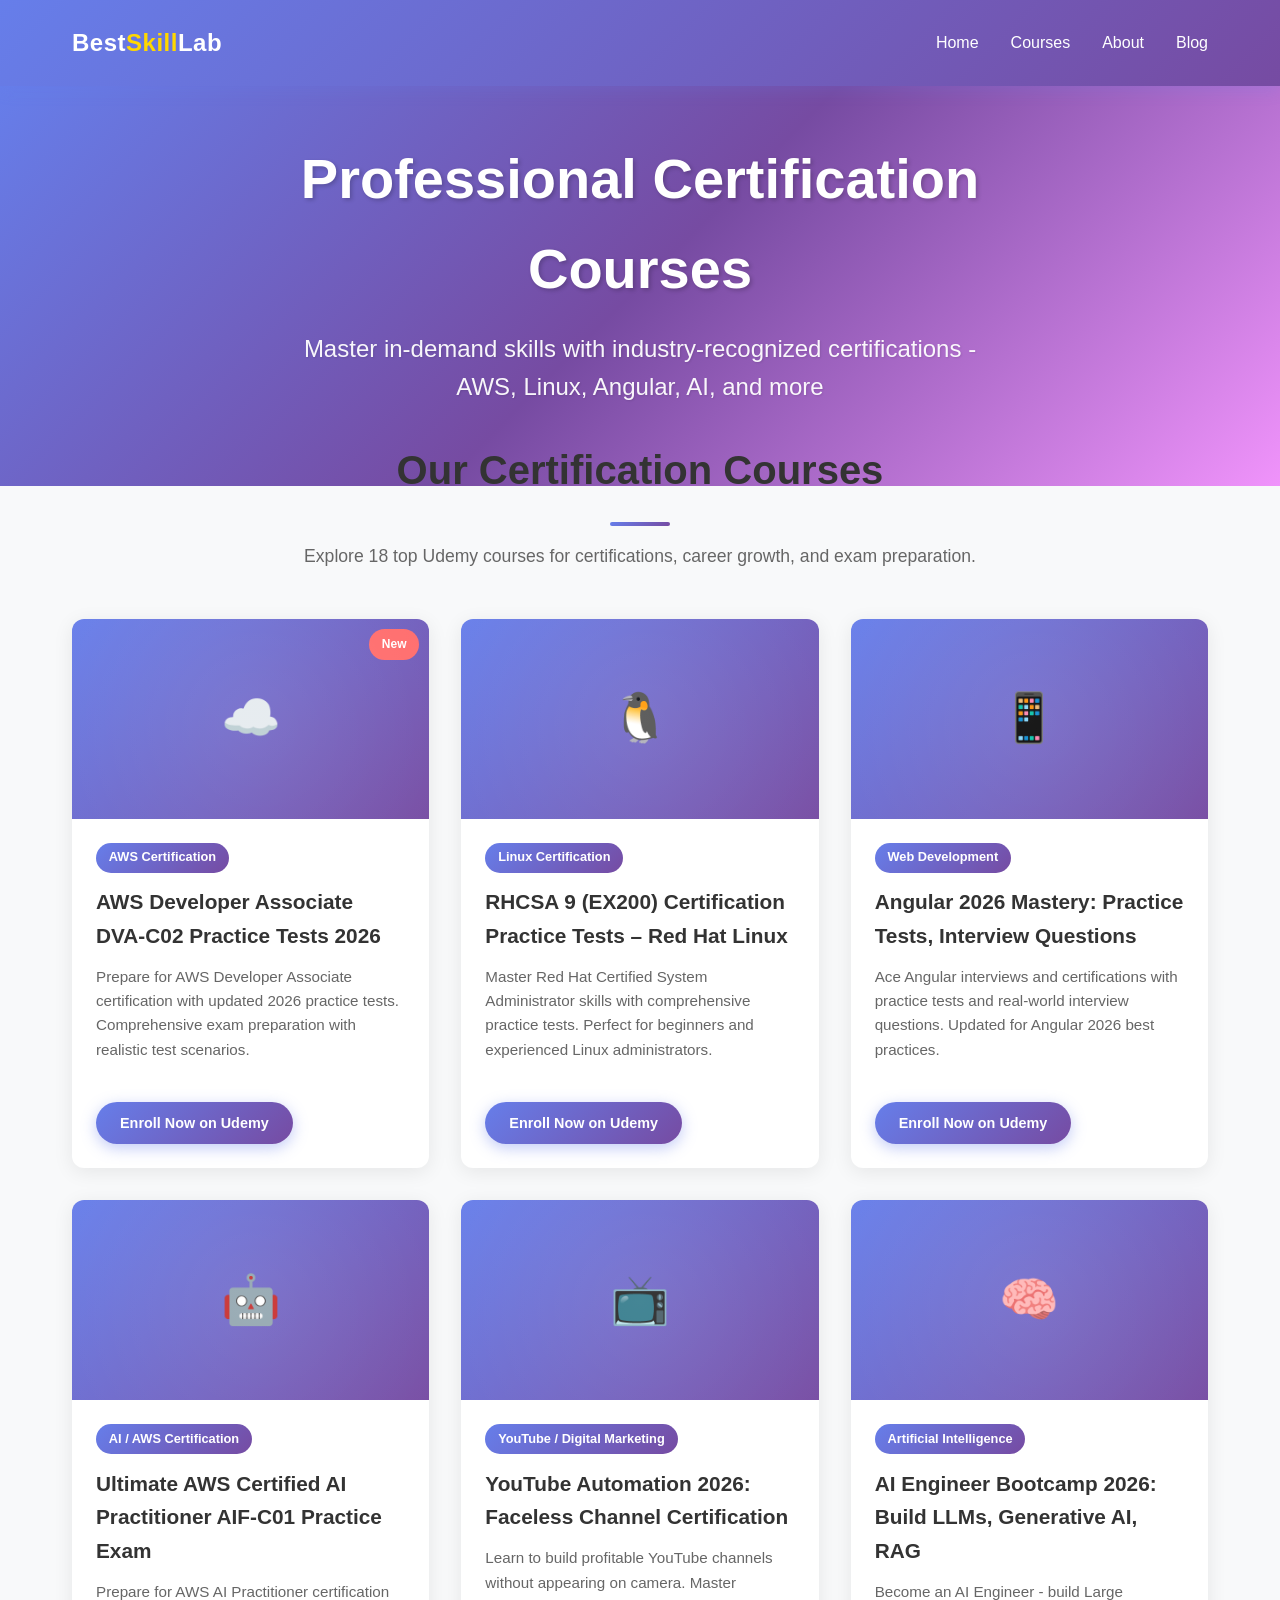
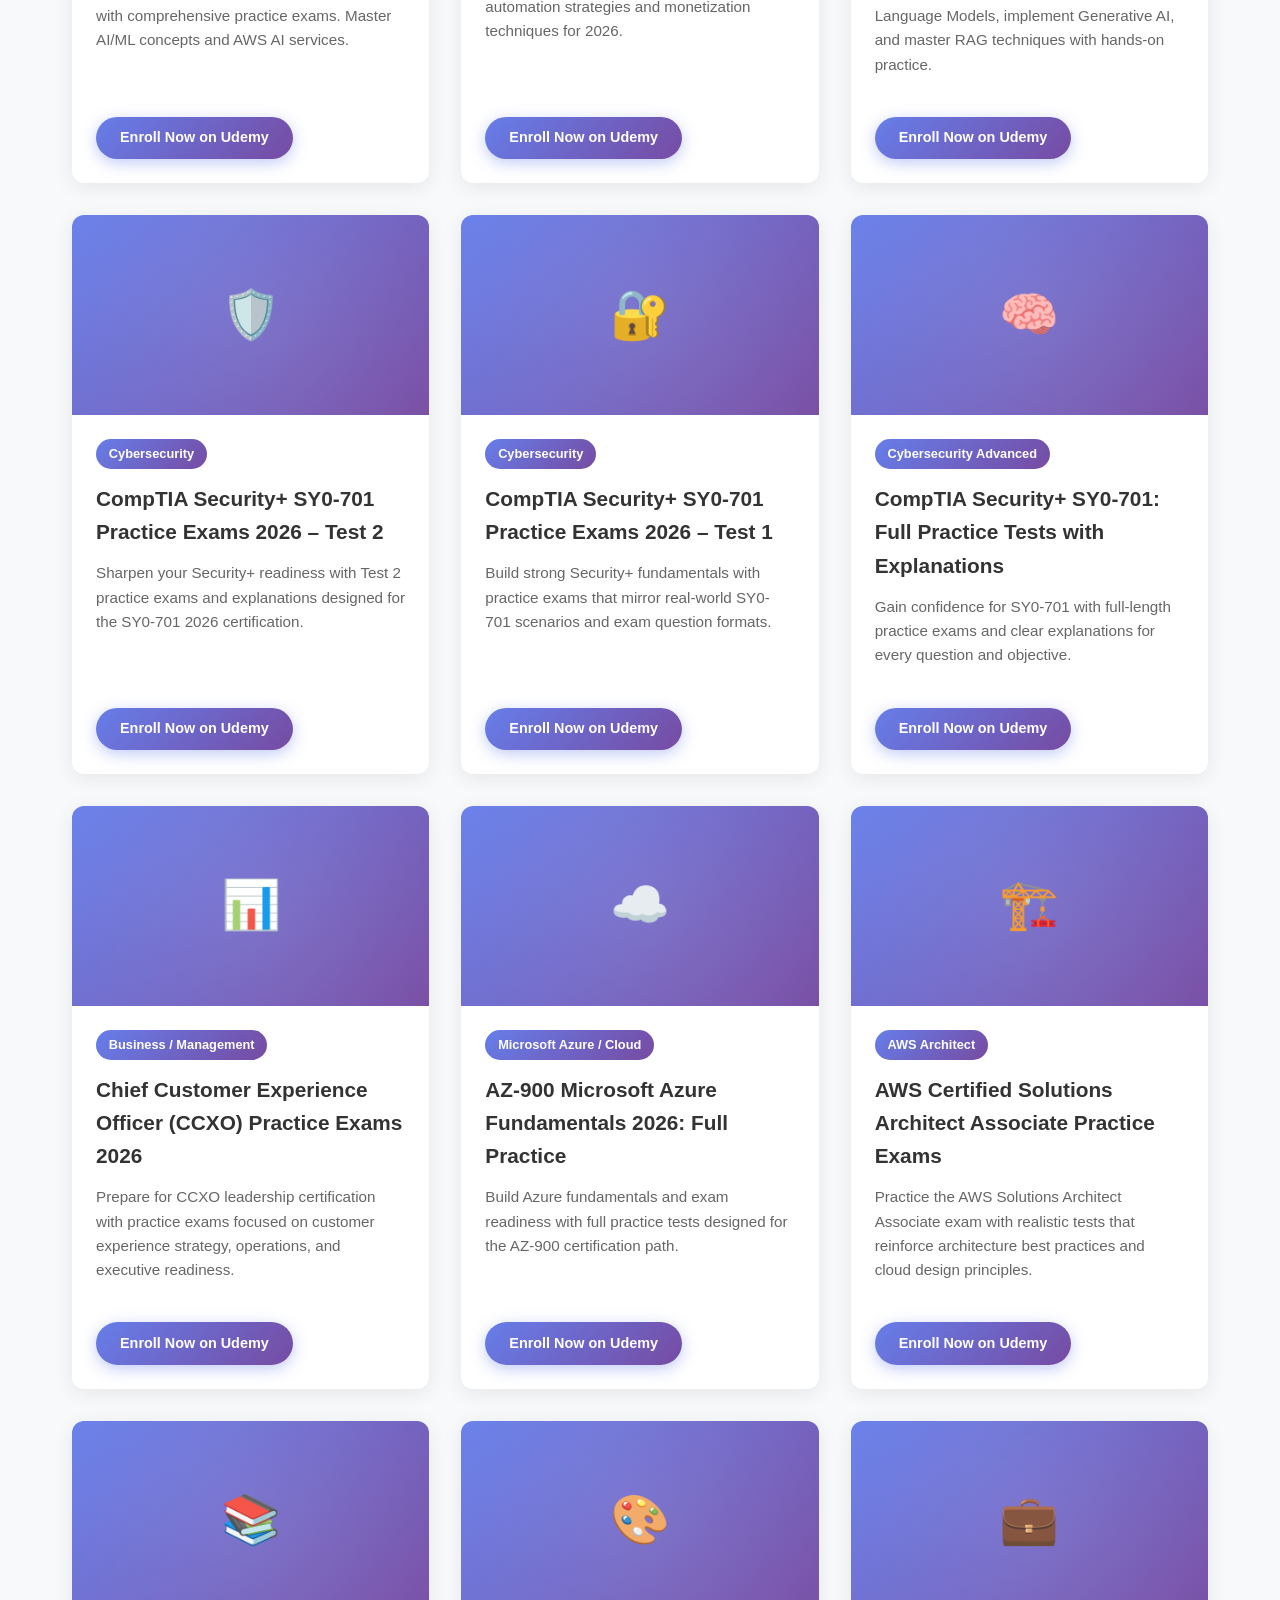
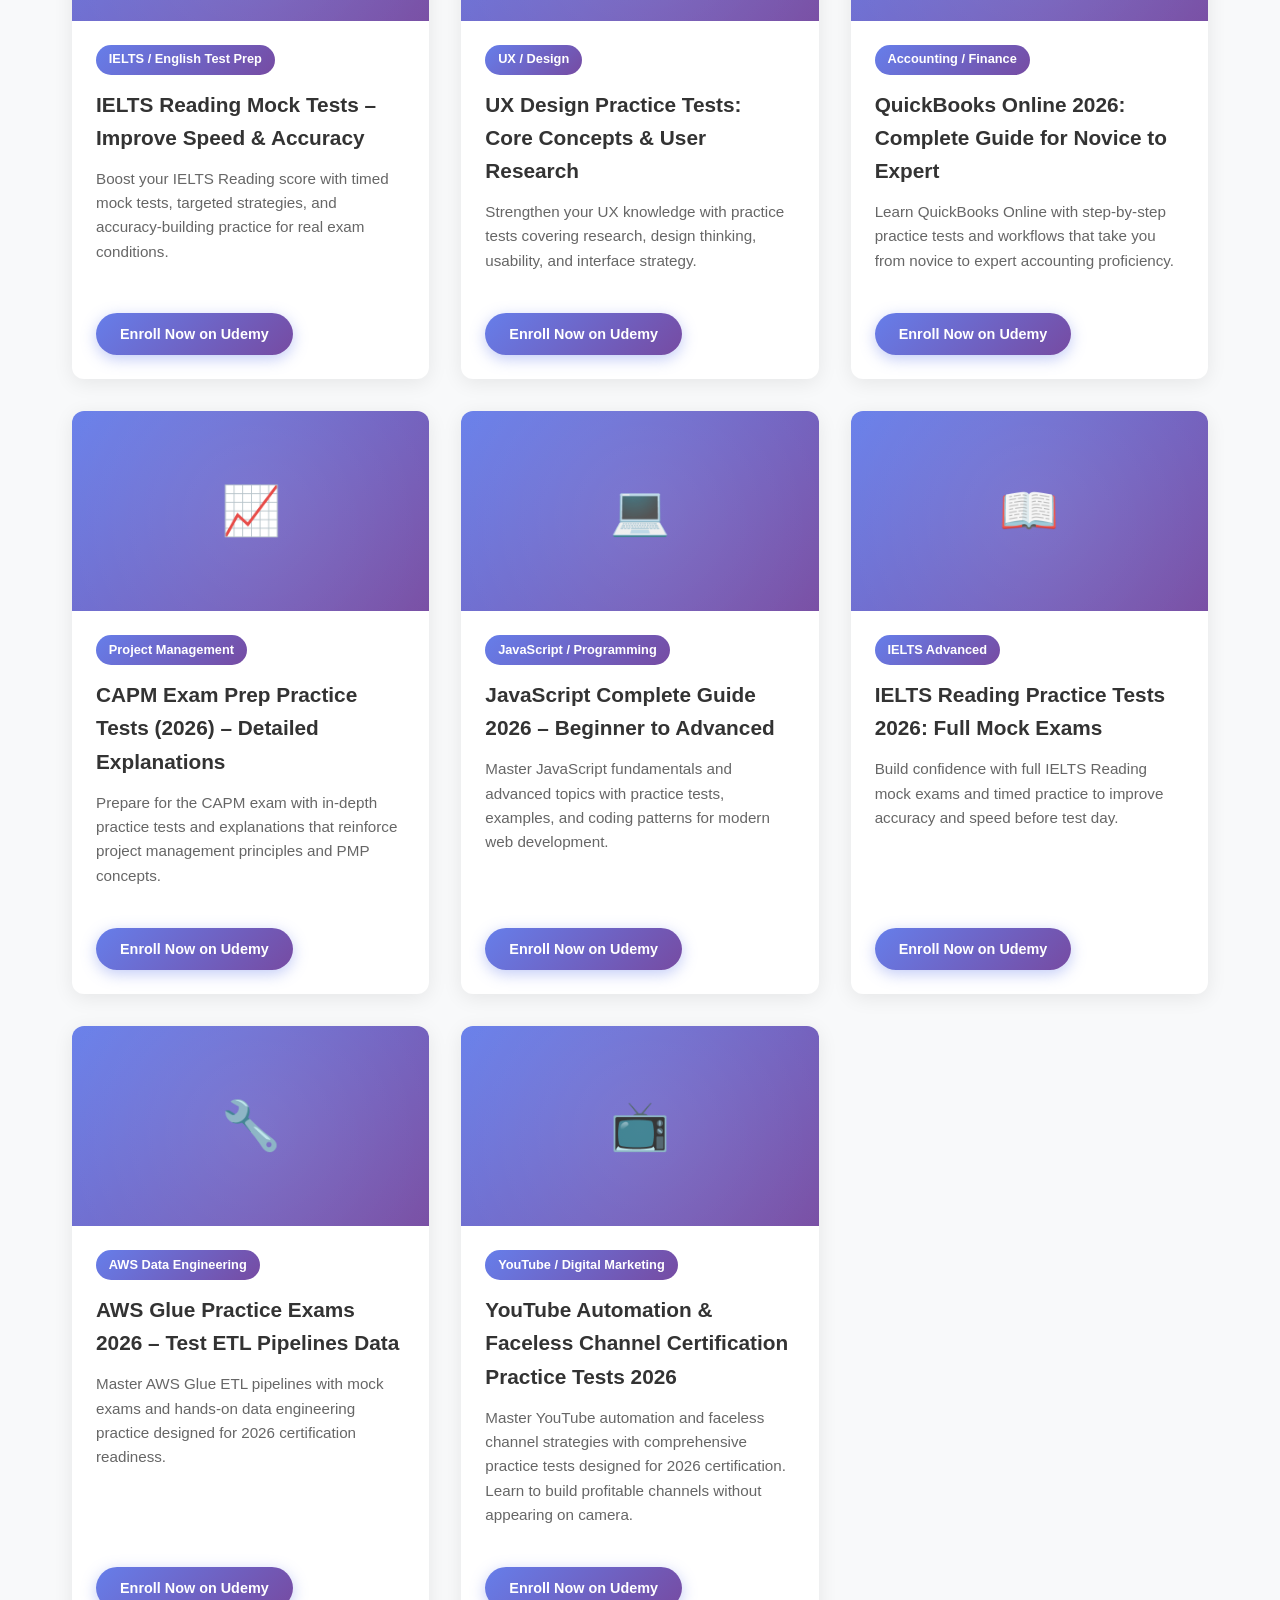
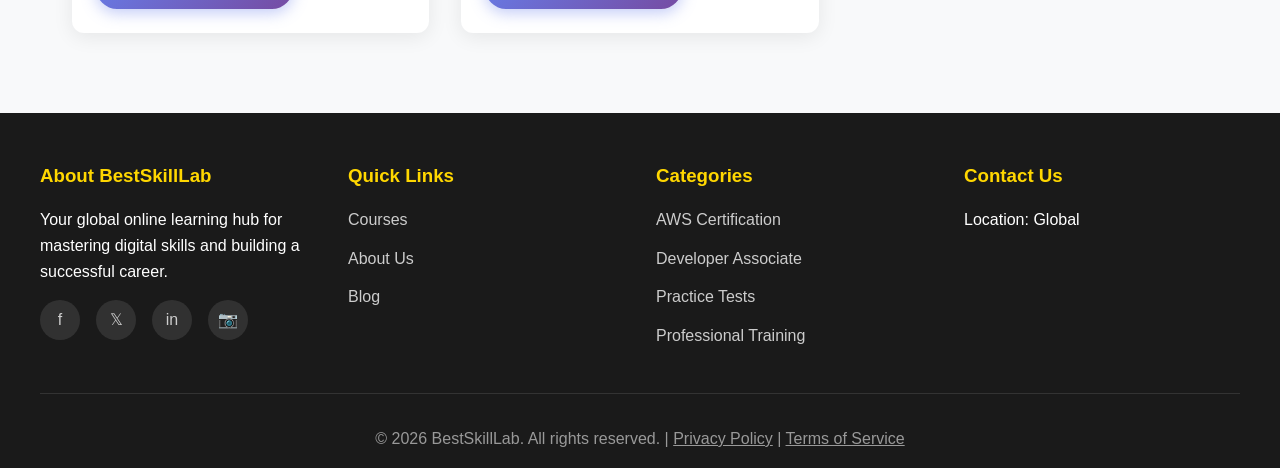
==== courses.html @ 8f1d8bca "Initial commit via Netlify [skip ci]" ====
<!DOCTYPE html>
<html lang="en">
<head>
    <meta charset="UTF-8">
    <meta name="viewport" content="width=device-width, initial-scale=1.0">
    <meta name="description" content="Explore our certification courses: AWS, AWS Glue, Red Hat Linux, Angular, AI Practitioner, YouTube Automation, Faceless Channel, and AI Engineer Bootcamp. Enroll now on Udemy through BestSkillLab.">
    <meta name="keywords" content="AWS certification, AWS Glue, ETL pipelines, data engineering, Red Hat Linux, Angular courses, AI certification, YouTube automation, faceless channel, certification practice tests, AI engineer, online courses, practice tests">
    <meta name="author" content="BestSkillLab">
    <meta property="og:title" content="Courses - BestSkillLab | Certification & Career Training">
    <meta property="og:description" content="Explore 18 top Udemy courses for certifications and career skills in cloud, security, AI, business, design, and exam prep.">
    <title>Courses - BestSkillLab | Certification Training 2026</title>
    <link rel="stylesheet" href="css/styles.css">
</head>
<body>
    <!-- HEADER & NAVBAR -->
    <header>
        <nav>
            <a href="index.html" class="logo">Best<span>Skill</span>Lab</a>
            <ul class="nav-menu">
                <li><a href="index.html">Home</a></li>
                <li><a href="courses.html">Courses</a></li>
                <li><a href="about.html">About</a></li>
                <li><a href="blog.html">Blog</a></li>
            </ul>
            <div class="hamburger">
                <span></span>
                <span></span>
                <span></span>
            </div>
        </nav>
    </header>

    <!-- HERO SECTION -->
    <section class="hero" style="min-height: 300px; padding: 3rem 2rem;">
        <div class="hero-content">
            <h1>Professional Certification Courses</h1>
            <p>Master in-demand skills with industry-recognized certifications - AWS, Linux, Angular, AI, and more</p>
        </div>
    </section>

    <!-- COURSES PAGE CONTENT -->
    <section class="featured-section">
        <h2 class="section-title">Our Certification Courses</h2>
        <p class="section-subtitle">Explore 18 top Udemy courses for certifications, career growth, and exam preparation.</p>

        <!-- COURSES GRID -->
        <div class="courses-grid" id="coursesGrid">
            <!-- COURSE 1: AWS Developer Associate -->
            <div class="course-card" data-category="aws">
                <div class="course-image" style="position: relative;">
                    ☁️
                    <div style="position: absolute; top: 10px; right: 10px; background: #FF6B6B; color: white; padding: 0.4rem 0.8rem; border-radius: 20px; font-size: 0.75rem; font-weight: bold;">New</div>
                </div>
                <div class="course-content">
                    <span class="course-category">AWS Certification</span>
                    <h3>AWS Developer Associate DVA-C02 Practice Tests 2026</h3>
                    <p>Prepare for AWS Developer Associate certification with updated 2026 practice tests. Comprehensive exam preparation with realistic test scenarios.</p>
                </div>
                <div style="padding: 1.5rem; padding-top: 0;">
                    <a href="https://www.udemy.com/course/aws-developer-associate-dva-c02-practice-tests-2026/?referralCode=02E9704B56ACBCB87551" class="btn btn-primary" target="_blank">Enroll Now on Udemy</a>
                </div>
            </div>

            <!-- COURSE 2: RHCSA 9 Linux -->
            <div class="course-card" data-category="linux">
                <div class="course-image">
                    🐧
                </div>
                <div class="course-content">
                    <span class="course-category">Linux Certification</span>
                    <h3>RHCSA 9 (EX200) Certification Practice Tests – Red Hat Linux</h3>
                    <p>Master Red Hat Certified System Administrator skills with comprehensive practice tests. Perfect for beginners and experienced Linux administrators.</p>
                </div>
                <div style="padding: 1.5rem; padding-top: 0;">
                    <a href="https://www.udemy.com/course/rhcsa-9-ex200-certification-practice-tests-red-hat-linux/?referralCode=9345F68925223862DB35" class="btn btn-primary" target="_blank">Enroll Now on Udemy</a>
                </div>
            </div>

            <!-- COURSE 3: Angular 2026 -->
            <div class="course-card" data-category="web">
                <div class="course-image">
                    📱
                </div>
                <div class="course-content">
                    <span class="course-category">Web Development</span>
                    <h3>Angular 2026 Mastery: Practice Tests, Interview Questions</h3>
                    <p>Ace Angular interviews and certifications with practice tests and real-world interview questions. Updated for Angular 2026 best practices.</p>
                </div>
                <div style="padding: 1.5rem; padding-top: 0;">
                    <a href="https://www.udemy.com/course/angular-2026-mastery-practice-tests-interview-questions/?referralCode=6864885036102AD4EAE7" class="btn btn-primary" target="_blank">Enroll Now on Udemy</a>
                </div>
            </div>

            <!-- COURSE 4: AWS Certified AI Practitioner -->
            <div class="course-card" data-category="ai">
                <div class="course-image">
                    🤖
                </div>
                <div class="course-content">
                    <span class="course-category">AI / AWS Certification</span>
                    <h3>Ultimate AWS Certified AI Practitioner AIF-C01 Practice Exam</h3>
                    <p>Prepare for AWS AI Practitioner certification with comprehensive practice exams. Master AI/ML concepts and AWS AI services.</p>
                </div>
                <div style="padding: 1.5rem; padding-top: 0;">
                    <a href="https://www.udemy.com/course/ultimate-aws-certified-ai-practitioner-aif-c01-practice-exam/?referralCode=D277703FC21CF8B47930" class="btn btn-primary" target="_blank">Enroll Now on Udemy</a>
                </div>
            </div>

            <!-- COURSE 5: YouTube Automation -->
            <div class="course-card" data-category="marketing">
                <div class="course-image">
                    📺
                </div>
                <div class="course-content">
                    <span class="course-category">YouTube / Digital Marketing</span>
                    <h3>YouTube Automation 2026: Faceless Channel Certification</h3>
                    <p>Learn to build profitable YouTube channels without appearing on camera. Master automation strategies and monetization techniques for 2026.</p>
                </div>
                <div style="padding: 1.5rem; padding-top: 0;">
                    <a href="https://www.udemy.com/course/youtube-automation-practice-tests-faceless-channel/?referralCode=90C90F2ACFC2E52E2F53" class="btn btn-primary" target="_blank">Enroll Now on Udemy</a>
                </div>
            </div>

            <!-- COURSE 6: AI Engineer Bootcamp -->
            <div class="course-card" data-category="ai">
                <div class="course-image">
                    🧠
                </div>
                <div class="course-content">
                    <span class="course-category">Artificial Intelligence</span>
                    <h3>AI Engineer Bootcamp 2026: Build LLMs, Generative AI, RAG</h3>
                    <p>Become an AI Engineer - build Large Language Models, implement Generative AI, and master RAG techniques with hands-on practice.</p>
                </div>
                <div style="padding: 1.5rem; padding-top: 0;">
                    <a href="https://www.udemy.com/course/ai-engineer-bootcamp-2026-build-llms-generative-ai-rag/?referralCode=DB1D7BDB4266FEE619A5" class="btn btn-primary" target="_blank">Enroll Now on Udemy</a>
                </div>
            </div>

            <!-- COURSE 7: Security+ Test 2 -->
            <div class="course-card" data-category="security">
                <div class="course-image">
                    🛡️
                </div>
                <div class="course-content">
                    <span class="course-category">Cybersecurity</span>
                    <h3>CompTIA Security+ SY0-701 Practice Exams 2026 – Test 2</h3>
                    <p>Sharpen your Security+ readiness with Test 2 practice exams and explanations designed for the SY0-701 2026 certification.</p>
                </div>
                <div style="padding: 1.5rem; padding-top: 0;">
                    <a href="https://www.udemy.com/course/comptia-security-sy0-701-practice-exams-2026-test-2/?referralCode=A9AB4D11C02CD01B177D" class="btn btn-primary" target="_blank">Enroll Now on Udemy</a>
                </div>
            </div>

            <!-- COURSE 8: Security+ Test 1 -->
            <div class="course-card" data-category="security">
                <div class="course-image">
                    🔐
                </div>
                <div class="course-content">
                    <span class="course-category">Cybersecurity</span>
                    <h3>CompTIA Security+ SY0-701 Practice Exams 2026 – Test 1</h3>
                    <p>Build strong Security+ fundamentals with practice exams that mirror real-world SY0-701 scenarios and exam question formats.</p>
                </div>
                <div style="padding: 1.5rem; padding-top: 0;">
                    <a href="https://www.udemy.com/course/comptia-security-sy0-701-practice-exams-2026-test-1/?referralCode=746CB76F33BCE77CCB7C" class="btn btn-primary" target="_blank">Enroll Now on Udemy</a>
                </div>
            </div>

            <!-- COURSE 9: Security+ Full Practice -->
            <div class="course-card" data-category="security">
                <div class="course-image">
                    🧠
                </div>
                <div class="course-content">
                    <span class="course-category">Cybersecurity Advanced</span>
                    <h3>CompTIA Security+ SY0-701: Full Practice Tests with Explanations</h3>
                    <p>Gain confidence for SY0-701 with full-length practice exams and clear explanations for every question and objective.</p>
                </div>
                <div style="padding: 1.5rem; padding-top: 0;">
                    <a href="https://www.udemy.com/course/comptia-security-sy0-701-full-practice-tests-with-explan/?referralCode=479435C9BB2B04D5C29C" class="btn btn-primary" target="_blank">Enroll Now on Udemy</a>
                </div>
            </div>

            <!-- COURSE 10: CCXO Practice Exams -->
            <div class="course-card" data-category="business">
                <div class="course-image">
                    📊
                </div>
                <div class="course-content">
                    <span class="course-category">Business / Management</span>
                    <h3>Chief Customer Experience Officer (CCXO) Practice Exams 2026</h3>
                    <p>Prepare for CCXO leadership certification with practice exams focused on customer experience strategy, operations, and executive readiness.</p>
                </div>
                <div style="padding: 1.5rem; padding-top: 0;">
                    <a href="https://www.udemy.com/course/chief-customer-experience-officer-ccxo-practice-exams-2026/?referralCode=603E13F39146A772CB36" class="btn btn-primary" target="_blank">Enroll Now on Udemy</a>
                </div>
            </div>

            <!-- COURSE 11: AZ-900 Azure Fundamentals -->
            <div class="course-card" data-category="cloud">
                <div class="course-image">
                    ☁️
                </div>
                <div class="course-content">
                    <span class="course-category">Microsoft Azure / Cloud</span>
                    <h3>AZ-900 Microsoft Azure Fundamentals 2026: Full Practice</h3>
                    <p>Build Azure fundamentals and exam readiness with full practice tests designed for the AZ-900 certification path.</p>
                </div>
                <div style="padding: 1.5rem; padding-top: 0;">
                    <a href="https://www.udemy.com/course/az-900-microsoft-azure-fundamentals-practice-tests-2026-h/?referralCode=8CECEA14CD66A6F83300" class="btn btn-primary" target="_blank">Enroll Now on Udemy</a>
                </div>
            </div>

            <!-- COURSE 12: AWS Solutions Architect -->
            <div class="course-card" data-category="aws">
                <div class="course-image">
                    🏗️
                </div>
                <div class="course-content">
                    <span class="course-category">AWS Architect</span>
                    <h3>AWS Certified Solutions Architect Associate Practice Exams</h3>
                    <p>Practice the AWS Solutions Architect Associate exam with realistic tests that reinforce architecture best practices and cloud design principles.</p>
                </div>
                <div style="padding: 1.5rem; padding-top: 0;">
                    <a href="https://www.udemy.com/course/aws-certified-solutions-architect-associate-practice-exams-wv/?referralCode=CB2F4E77470CC507E253" class="btn btn-primary" target="_blank">Enroll Now on Udemy</a>
                </div>
            </div>

            <!-- COURSE 13: IELTS Reading Mock Tests -->
            <div class="course-card" data-category="ielts">
                <div class="course-image">
                    📚
                </div>
                <div class="course-content">
                    <span class="course-category">IELTS / English Test Prep</span>
                    <h3>IELTS Reading Mock Tests – Improve Speed & Accuracy</h3>
                    <p>Boost your IELTS Reading score with timed mock tests, targeted strategies, and accuracy-building practice for real exam conditions.</p>
                </div>
                <div style="padding: 1.5rem; padding-top: 0;">
                    <a href="https://www.udemy.com/course/ielts-reading-mock-tests-improve-speed-accuracy/?referralCode=54989E9B137CA2F63920" class="btn btn-primary" target="_blank">Enroll Now on Udemy</a>
                </div>
            </div>

            <!-- COURSE 14: UX Design Practice Tests -->
            <div class="course-card" data-category="design">
                <div class="course-image">
                    🎨
                </div>
                <div class="course-content">
                    <span class="course-category">UX / Design</span>
                    <h3>UX Design Practice Tests: Core Concepts & User Research</h3>
                    <p>Strengthen your UX knowledge with practice tests covering research, design thinking, usability, and interface strategy.</p>
                </div>
                <div style="padding: 1.5rem; padding-top: 0;">
                    <a href="https://www.udemy.com/course/ux-design-practice-tests-core-concepts-user-research/?referralCode=F209DB270F83CAE93189" class="btn btn-primary" target="_blank">Enroll Now on Udemy</a>
                </div>
            </div>

            <!-- COURSE 15: QuickBooks Online -->
            <div class="course-card" data-category="finance">
                <div class="course-image">
                    💼
                </div>
                <div class="course-content">
                    <span class="course-category">Accounting / Finance</span>
                    <h3>QuickBooks Online 2026: Complete Guide for Novice to Expert</h3>
                    <p>Learn QuickBooks Online with step-by-step practice tests and workflows that take you from novice to expert accounting proficiency.</p>
                </div>
                <div style="padding: 1.5rem; padding-top: 0;">
                    <a href="https://www.udemy.com/course/quickbooks-exam-success-kit-practice-tests-2026/?referralCode=1CCE5BD8A5DE6B65F6E7" class="btn btn-primary" target="_blank">Enroll Now on Udemy</a>
                </div>
            </div>

            <!-- COURSE 16: CAPM Exam Prep -->
            <div class="course-card" data-category="management">
                <div class="course-image">
                    📈
                </div>
                <div class="course-content">
                    <span class="course-category">Project Management</span>
                    <h3>CAPM Exam Prep Practice Tests (2026) – Detailed Explanations</h3>
                    <p>Prepare for the CAPM exam with in-depth practice tests and explanations that reinforce project management principles and PMP concepts.</p>
                </div>
                <div style="padding: 1.5rem; padding-top: 0;">
                    <a href="https://www.udemy.com/course/capm-exam-prep-practice-tests-2026-detailed-explanations/?referralCode=3E1CD448502137F89AC5" class="btn btn-primary" target="_blank">Enroll Now on Udemy</a>
                </div>
            </div>

            <!-- COURSE 17: JavaScript Complete Guide -->
            <div class="course-card" data-category="programming">
                <div class="course-image">
                    💻
                </div>
                <div class="course-content">
                    <span class="course-category">JavaScript / Programming</span>
                    <h3>JavaScript Complete Guide 2026 – Beginner to Advanced</h3>
                    <p>Master JavaScript fundamentals and advanced topics with practice tests, examples, and coding patterns for modern web development.</p>
                </div>
                <div style="padding: 1.5rem; padding-top: 0;">
                    <a href="https://www.udemy.com/course/advanced-javascript-practice-tests-closures-hoisting/?referralCode=B032B4E25251EF315DA5" class="btn btn-primary" target="_blank">Enroll Now on Udemy</a>
                </div>
            </div>

            <!-- COURSE 18: IELTS Reading Practice Tests -->
            <div class="course-card" data-category="ielts">
                <div class="course-image">
                    📖
                </div>
                <div class="course-content">
                    <span class="course-category">IELTS Advanced</span>
                    <h3>IELTS Reading Practice Tests 2026: Full Mock Exams</h3>
                    <p>Build confidence with full IELTS Reading mock exams and timed practice to improve accuracy and speed before test day.</p>
                </div>
                <div style="padding: 1.5rem; padding-top: 0;">
                    <a href="https://www.udemy.com/course/ielts-reading-practice-tests-2026-full-mock-exams/?referralCode=DE711BF00E7CB566C22F" class="btn btn-primary" target="_blank">Enroll Now on Udemy</a>
                </div>
            </div>

            <!-- COURSE 19: AWS Glue Practice Exams -->
            <div class="course-card" data-category="aws">
                <div class="course-image">
                    🔧
                </div>
                <div class="course-content">
                    <span class="course-category">AWS Data Engineering</span>
                    <h3>AWS Glue Practice Exams 2026 – Test ETL Pipelines Data</h3>
                    <p>Master AWS Glue ETL pipelines with mock exams and hands-on data engineering practice designed for 2026 certification readiness.</p>
                </div>
                <div style="padding: 1.5rem; padding-top: 0;">
                    <a href="https://www.udemy.com/course/aws-glue-etl-for-beginners-data-engineering-basics-mock-exam/?referralCode=93CD29257CDBD0D7DA4C" class="btn btn-primary" target="_blank">Enroll Now on Udemy</a>
                </div>
            </div>

            <!-- COURSE 20: YouTube Automation & Faceless Channel Exam Prep -->
            <div class="course-card" data-category="marketing">
                <div class="course-image">
                    📺
                </div>
                <div class="course-content">
                    <span class="course-category">YouTube / Digital Marketing</span>
                    <h3>YouTube Automation & Faceless Channel Certification Practice Tests 2026</h3>
                    <p>Master YouTube automation and faceless channel strategies with comprehensive practice tests designed for 2026 certification. Learn to build profitable channels without appearing on camera.</p>
                </div>
                <div style="padding: 1.5rem; padding-top: 0;">
                    <a href="https://www.udemy.com/course/youtube-automation-certification-practice-tests-2026/?referralCode=37208D21639DB499FC40" class="btn btn-primary" target="_blank">Enroll Now on Udemy</a>
                </div>
            </div>
        </div>
    </section>

    <!-- FOOTER -->
    <footer>
        <div class="footer-container">
            <div class="footer-grid">
                <div class="footer-section">
                    <h3>About BestSkillLab</h3>
                    <p>Your global online learning hub for mastering digital skills and building a successful career.</p>
                    <div class="social-links">
                        <a href="#" title="Facebook">f</a>
                        <a href="#" title="Twitter">𝕏</a>
                        <a href="#" title="LinkedIn">in</a>
                        <a href="#" title="Instagram">📷</a>
                    </div>
                </div>
                <div class="footer-section">
                    <h3>Quick Links</h3>
                    <ul>
                        <li><a href="courses.html">Courses</a></li>
                        <li><a href="about.html">About Us</a></li>
                        <li><a href="blog.html">Blog</a></li>
                    </ul>
                </div>
                <div class="footer-section">
                    <h3>Categories</h3>
                    <ul>
                        <li><a href="courses.html">AWS Certification</a></li>
                        <li><a href="courses.html">Developer Associate</a></li>
                        <li><a href="courses.html">Practice Tests</a></li>
                        <li><a href="courses.html">Professional Training</a></li>
                    </ul>
                </div>
                <div class="footer-section">
                    <h3>Contact Us</h3>
                    <ul>
                        <li>Location: Global</li>
                    </ul>
                </div>
            </div>
            <div class="footer-bottom">
                <p>&copy; 2026 BestSkillLab. All rights reserved. | <a href="#" style="color: #999;">Privacy Policy</a> | <a href="#" style="color: #999;">Terms of Service</a></p>
            </div>
        </div>
    </footer>

    <script src="js/main.js"></script>
</body>
</html>
---- css/styles.css ----
/* ============================================
   BestSkillLab - Global Styles
   ============================================ */

* {
  margin: 0;
  padding: 0;
  box-sizing: border-box;
}

html {
  scroll-behavior: smooth;
}

body {
  font-family: 'Segoe UI', Tahoma, Geneva, Verdana, sans-serif;
  line-height: 1.6;
  color: #333;
  background: #f8f9fa;
}

/* ============================================
   HEADER & NAVBAR
   ============================================ */

header {
  background: linear-gradient(135deg, #667eea 0%, #764ba2 100%);
  padding: 0.5rem 0;
  position: sticky;
  top: 0;
  z-index: 1000;
  box-shadow: 0 4px 15px rgba(102, 126, 234, 0.2);
}

nav {
  display: flex;
  justify-content: space-between;
  align-items: center;
  padding: 1rem 2rem;
  max-width: 1200px;
  margin: 0 auto;
}

.logo {
  font-size: 1.5rem;
  font-weight: bold;
  color: white;
  text-decoration: none;
  letter-spacing: 0.5px;
}

.logo span {
  color: #ffd700;
}

.nav-menu {
  display: flex;
  list-style: none;
  gap: 2rem;
}

.nav-menu a {
  color: white;
  text-decoration: none;
  font-weight: 500;
  transition: all 0.3s ease;
  position: relative;
}

.nav-menu a:hover {
  color: #ffd700;
}

.nav-menu a::after {
  content: '';
  position: absolute;
  width: 0;
  height: 2px;
  bottom: -5px;
  left: 0;
  background: #ffd700;
  transition: width 0.3s ease;
}

.nav-menu a:hover::after {
  width: 100%;
}

.hamburger {
  display: none;
  flex-direction: column;
  cursor: pointer;
}

.hamburger span {
  width: 25px;
  height: 3px;
  background: white;
  margin: 5px 0;
  transition: 0.3s;
  border-radius: 2px;
}

/* Mobile Menu Toggle */
.hamburger.active span:nth-child(1) {
  transform: rotate(-45deg) translate(-5px, 6px);
}

.hamburger.active span:nth-child(2) {
  opacity: 0;
}

.hamburger.active span:nth-child(3) {
  transform: rotate(45deg) translate(-5px, -6px);
}

/* ============================================
   HERO SECTION
   ============================================ */

.hero {
  background: linear-gradient(135deg, #667eea 0%, #764ba2 50%, #f093fb 100%);
  color: white;
  padding: 6rem 2rem;
  text-align: center;
  min-height: 600px;
  display: flex;
  align-items: center;
  justify-content: center;
}

.hero-content {
  max-width: 700px;
  animation: slideInUp 1s ease-out;
}

.hero h1 {
  font-size: 3.5rem;
  margin-bottom: 1rem;
  font-weight: bold;
  text-shadow: 2px 2px 4px rgba(0, 0, 0, 0.2);
}

.hero p {
  font-size: 1.5rem;
  margin-bottom: 2rem;
  opacity: 0.95;
  text-shadow: 1px 1px 2px rgba(0, 0, 0, 0.1);
}

.hero-tagline {
  display: inline-block;
  background: rgba(255, 255, 255, 0.2);
  padding: 0.5rem 1.5rem;
  border-radius: 50px;
  font-size: 0.9rem;
  margin-bottom: 2rem;
  backdrop-filter: blur(10px);
}

/* ============================================
   BUTTONS
   ============================================ */

.btn {
  display: inline-block;
  padding: 0.875rem 2.5rem;
  border-radius: 50px;
  text-decoration: none;
  font-weight: 600;
  transition: all 0.3s ease;
  border: none;
  cursor: pointer;
  font-size: 1rem;
}

.btn-primary {
  background: linear-gradient(135deg, #667eea 0%, #764ba2 100%);
  color: white;
  box-shadow: 0 4px 15px rgba(102, 126, 234, 0.4);
}

.btn-primary:hover {
  transform: translateY(-3px);
  box-shadow: 0 8px 25px rgba(102, 126, 234, 0.6);
}

.btn-secondary {
  background: white;
  color: #667eea;
  box-shadow: 0 4px 15px rgba(0, 0, 0, 0.1);
}

.btn-secondary:hover {
  transform: translateY(-3px);
  box-shadow: 0 8px 25px rgba(0, 0, 0, 0.2);
  background: #f0f0f0;
}

.btn-outline {
  background: transparent;
  color: white;
  border: 2px solid white;
}

.btn-outline:hover {
  background: white;
  color: #667eea;
  transform: translateY(-3px);
}

/* ============================================
   FEATURED COURSES SECTION
   ============================================ */

.featured-section {
  max-width: 1200px;
  margin: -3rem auto 4rem;
  padding: 0 2rem;
  position: relative;
  z-index: 10;
}

.section-title {
  text-align: center;
  font-size: 2.5rem;
  margin-bottom: 1rem;
  color: #333;
  position: relative;
  padding-bottom: 1.5rem;
}

.section-title::after {
  content: '';
  position: absolute;
  bottom: 0;
  left: 50%;
  transform: translateX(-50%);
  width: 60px;
  height: 4px;
  background: linear-gradient(135deg, #667eea 0%, #764ba2 100%);
  border-radius: 2px;
}

.section-subtitle {
  text-align: center;
  color: #666;
  font-size: 1.1rem;
  margin-bottom: 3rem;
}

.courses-grid {
  display: grid;
  grid-template-columns: repeat(auto-fit, minmax(300px, 1fr));
  gap: 2rem;
  margin-top: 2rem;
}

/* ============================================
   COURSE CARD
   ============================================ */

.course-card {
  background: white;
  border-radius: 12px;
  overflow: hidden;
  box-shadow: 0 4px 20px rgba(0, 0, 0, 0.08);
  transition: all 0.3s ease;
  display: flex;
  flex-direction: column;
  height: 100%;
}

.course-card:hover {
  transform: translateY(-8px);
  box-shadow: 0 12px 40px rgba(102, 126, 234, 0.2);
}

.course-image {
  width: 100%;
  height: 200px;
  background: linear-gradient(135deg, #667eea 0%, #764ba2 100%);
  display: flex;
  align-items: center;
  justify-content: center;
  font-size: 3rem;
  color: white;
  position: relative;
  overflow: hidden;
}

.course-image::after {
  content: '';
  position: absolute;
  top: -50%;
  left: -50%;
  width: 200%;
  height: 200%;
  background: radial-gradient(circle, rgba(255, 255, 255, 0.1) 0%, transparent 70%);
  animation: shimmer 3s infinite;
}

@keyframes shimmer {
  0% {
    transform: translate(0, 0);
  }
  100% {
    transform: translate(50%, 50%);
  }
}

.course-content {
  padding: 1.5rem;
  flex-grow: 1;
  display: flex;
  flex-direction: column;
}

.course-category {
  display: inline-block;
  background: linear-gradient(135deg, #667eea 0%, #764ba2 100%);
  color: white;
  padding: 0.3rem 0.8rem;
  border-radius: 20px;
  font-size: 0.8rem;
  font-weight: 600;
  margin-bottom: 0.8rem;
  width: fit-content;
}

.course-card h3 {
  font-size: 1.3rem;
  margin-bottom: 0.8rem;
  color: #333;
}

.course-card p {
  color: #666;
  font-size: 0.95rem;
  margin-bottom: 1rem;
  flex-grow: 1;
}

.course-footer {
  display: flex;
  justify-content: space-between;
  align-items: center;
  margin-top: auto;
}

.course-rating {
  color: #ffc107;
  font-size: 0.9rem;
}

.course-card .btn {
  padding: 0.6rem 1.5rem;
  font-size: 0.9rem;
}

/* ============================================
   BENEFITS SECTION
   ============================================ */

.benefits {
  background: linear-gradient(135deg, #f5f7fa 0%, #c3cfe2 100%);
  padding: 5rem 2rem;
  margin: 4rem 0;
}

.benefits-container {
  max-width: 1200px;
  margin: 0 auto;
}

.benefits-grid {
  display: grid;
  grid-template-columns: repeat(auto-fit, minmax(250px, 1fr));
  gap: 2rem;
  margin-top: 3rem;
}

.benefit-card {
  background: white;
  padding: 2rem;
  border-radius: 10px;
  text-align: center;
  box-shadow: 0 4px 15px rgba(0, 0, 0, 0.05);
  transition: all 0.3s ease;
}

.benefit-card:hover {
  transform: translateY(-5px);
  box-shadow: 0 8px 30px rgba(102, 126, 234, 0.15);
}

.benefit-icon {
  font-size: 3rem;
  margin-bottom: 1rem;
}

.benefit-card h3 {
  font-size: 1.3rem;
  margin-bottom: 0.8rem;
  color: #333;
}

.benefit-card p {
  color: #666;
  line-height: 1.6;
}

/* ============================================
   FILTER BUTTONS
   ============================================ */

.filter-buttons {
  display: flex;
  justify-content: center;
  gap: 1rem;
  margin-bottom: 3rem;
  flex-wrap: wrap;
}

.filter-btn {
  padding: 0.7rem 1.8rem;
  border: 2px solid #ddd;
  background: white;
  border-radius: 30px;
  cursor: pointer;
  font-weight: 600;
  transition: all 0.3s ease;
  color: #333;
}

.filter-btn:hover,
.filter-btn.active {
  background: linear-gradient(135deg, #667eea 0%, #764ba2 100%);
  color: white;
  border-color: #667eea;
}

/* ============================================
   BLOG SECTION
   ============================================ */

.blog-section {
  max-width: 1200px;
  margin: 4rem auto;
  padding: 0 2rem;
}

.blog-grid {
  display: grid;
  grid-template-columns: repeat(auto-fit, minmax(320px, 1fr));
  gap: 2rem;
  margin-top: 2rem;
}

.blog-card {
  background: white;
  border-radius: 10px;
  overflow: hidden;
  box-shadow: 0 4px 15px rgba(0, 0, 0, 0.08);
  transition: all 0.3s ease;
  display: flex;
  flex-direction: column;
}

.blog-card:hover {
  transform: translateY(-5px);
  box-shadow: 0 8px 30px rgba(102, 126, 234, 0.15);
}

.blog-header {
  background: linear-gradient(135deg, #667eea 0%, #764ba2 100%);
  padding: 2rem;
  color: white;
  min-height: 150px;
  display: flex;
  align-items: center;
}

.blog-header h3 {
  font-size: 1.4rem;
}

.blog-body {
  padding: 1.5rem;
  flex-grow: 1;
}

.blog-meta {
  color: #999;
  font-size: 0.9rem;
  margin-bottom: 1rem;
}

.blog-excerpt {
  color: #666;
  line-height: 1.6;
  margin-bottom: 1rem;
}

.blog-card .btn {
  align-self: flex-start;
}

/* ============================================
   FOOTER
   ============================================ */

footer {
  background: #1a1a1a;
  color: white;
  padding: 3rem 2rem 1rem;
  margin-top: 5rem;
}

.footer-container {
  max-width: 1200px;
  margin: 0 auto;
}

.footer-grid {
  display: grid;
  grid-template-columns: repeat(auto-fit, minmax(250px, 1fr));
  gap: 2rem;
  margin-bottom: 2rem;
}

.footer-section h3 {
  margin-bottom: 1rem;
  color: #ffd700;
}

.footer-section ul {
  list-style: none;
}

.footer-section ul li {
  margin-bottom: 0.8rem;
}

.footer-section a {
  color: #ccc;
  text-decoration: none;
  transition: color 0.3s ease;
}

.footer-section a:hover {
  color: #ffd700;
}

.social-links {
  display: flex;
  gap: 1rem;
  margin-top: 1rem;
}

.social-links a {
  display: inline-flex;
  align-items: center;
  justify-content: center;
  width: 40px;
  height: 40px;
  background: rgba(255, 255, 255, 0.1);
  border-radius: 50%;
  transition: all 0.3s ease;
}

.social-links a:hover {
  background: linear-gradient(135deg, #667eea 0%, #764ba2 100%);
  transform: translateY(-3px);
}

.footer-bottom {
  text-align: center;
  padding-top: 2rem;
  border-top: 1px solid #333;
  color: #999;
}

/* ============================================
   CONTACT FORM
   ============================================ */

.contact-container {
  max-width: 600px;
  margin: 0 auto;
}

.form-group {
  margin-bottom: 1.5rem;
}

.form-group label {
  display: block;
  margin-bottom: 0.5rem;
  font-weight: 600;
  color: #333;
}

.form-group input,
.form-group textarea {
  width: 100%;
  padding: 0.875rem;
  border: 2px solid #ddd;
  border-radius: 8px;
  font-family: inherit;
  font-size: 1rem;
  transition: border-color 0.3s ease;
}

.form-group input:focus,
.form-group textarea:focus {
  outline: none;
  border-color: #667eea;
  box-shadow: 0 0 0 3px rgba(102, 126, 234, 0.1);
}

.form-group textarea {
  resize: vertical;
  min-height: 150px;
}

.form-message {
  padding: 1rem;
  border-radius: 8px;
  margin-bottom: 1rem;
  display: none;
}

.form-message.success {
  background: #d4edda;
  color: #155724;
  display: block;
}

.form-message.error {
  background: #f8d7da;
  color: #721c24;
  display: block;
}

/* ============================================
   ABOUT SECTION
   ============================================ */

.about-container {
  max-width: 1200px;
  margin: 0 auto;
  padding: 2rem;
}

.about-hero {
  background: linear-gradient(135deg, #667eea 0%, #764ba2 100%);
  color: white;
  padding: 3rem;
  border-radius: 10px;
  margin-bottom: 3rem;
  text-align: center;
}

.about-hero h2 {
  font-size: 2.5rem;
  margin-bottom: 1rem;
}

.about-content {
  display: grid;
  grid-template-columns: 1fr 1fr;
  gap: 3rem;
  align-items: center;
  margin-bottom: 3rem;
}

.about-content h2 {
  font-size: 2rem;
  margin-bottom: 1rem;
  color: #333;
}

.about-content p {
  color: #666;
  line-height: 1.8;
  margin-bottom: 1rem;
  font-size: 1.05rem;
}

.about-stats {
  display: grid;
  grid-template-columns: repeat(3, 1fr);
  gap: 2rem;
  margin: 3rem 0;
}

.stat-box {
  text-align: center;
  padding: 2rem;
  background: linear-gradient(135deg, #f5f7fa 0%, #c3cfe2 100%);
  border-radius: 10px;
}

.stat-number {
  font-size: 2.5rem;
  font-weight: bold;
  background: linear-gradient(135deg, #667eea 0%, #764ba2 100%);
  -webkit-background-clip: text;
  -webkit-text-fill-color: transparent;
  margin-bottom: 0.5rem;
}

.stat-label {
  color: #666;
  font-weight: 600;
}

/* ============================================
   ANIMATIONS
   ============================================ */

@keyframes slideInUp {
  from {
    opacity: 0;
    transform: translateY(50px);
  }
  to {
    opacity: 1;
    transform: translateY(0);
  }
}

@keyframes fadeIn {
  from {
    opacity: 0;
  }
  to {
    opacity: 1;
  }
}

/* ============================================
   RESPONSIVE DESIGN
   ============================================ */

@media (max-width: 768px) {
  .hamburger {
    display: flex;
  }

  .nav-menu {
    position: absolute;
    left: -100%;
    top: 70px;
    flex-direction: column;
    background-color: #667eea;
    width: 100%;
    text-align: center;
    transition: 0.3s;
    padding: 2rem 0;
    gap: 1rem;
  }

  .nav-menu.active {
    left: 0;
  }

  .hero h1 {
    font-size: 2rem;
  }

  .hero p {
    font-size: 1.1rem;
  }

  .section-title {
    font-size: 2rem;
  }

  .courses-grid,
  .blog-grid,
  .benefits-grid {
    grid-template-columns: 1fr;
  }

  .about-content {
    grid-template-columns: 1fr;
  }

  .about-stats {
    grid-template-columns: 1fr;
  }

  .filter-buttons {
    gap: 0.5rem;
  }

  .filter-btn {
    padding: 0.6rem 1.2rem;
    font-size: 0.9rem;
  }

  .nav-menu a::after {
    display: none;
  }

  .hero {
    min-height: 400px;
    padding: 3rem 1rem;
  }

  .featured-section {
    margin: -2rem auto 2rem;
  }
}

@media (max-width: 480px) {
  nav {
    padding: 0.8rem 1rem;
  }

  .logo {
    font-size: 1.2rem;
  }

  .hero h1 {
    font-size: 1.5rem;
  }

  .hero p {
    font-size: 1rem;
  }

  .section-title {
    font-size: 1.5rem;
  }

  .btn {
    padding: 0.75rem 1.8rem;
    font-size: 0.9rem;
  }

  .course-card h3 {
    font-size: 1.1rem;
  }

  .benefit-icon {
    font-size: 2rem;
  }

  .footer-grid {
    grid-template-columns: 1fr;
  }

  .about-stats {
    grid-template-columns: 1fr;
  }

  .stat-number {
    font-size: 2rem;
  }
}
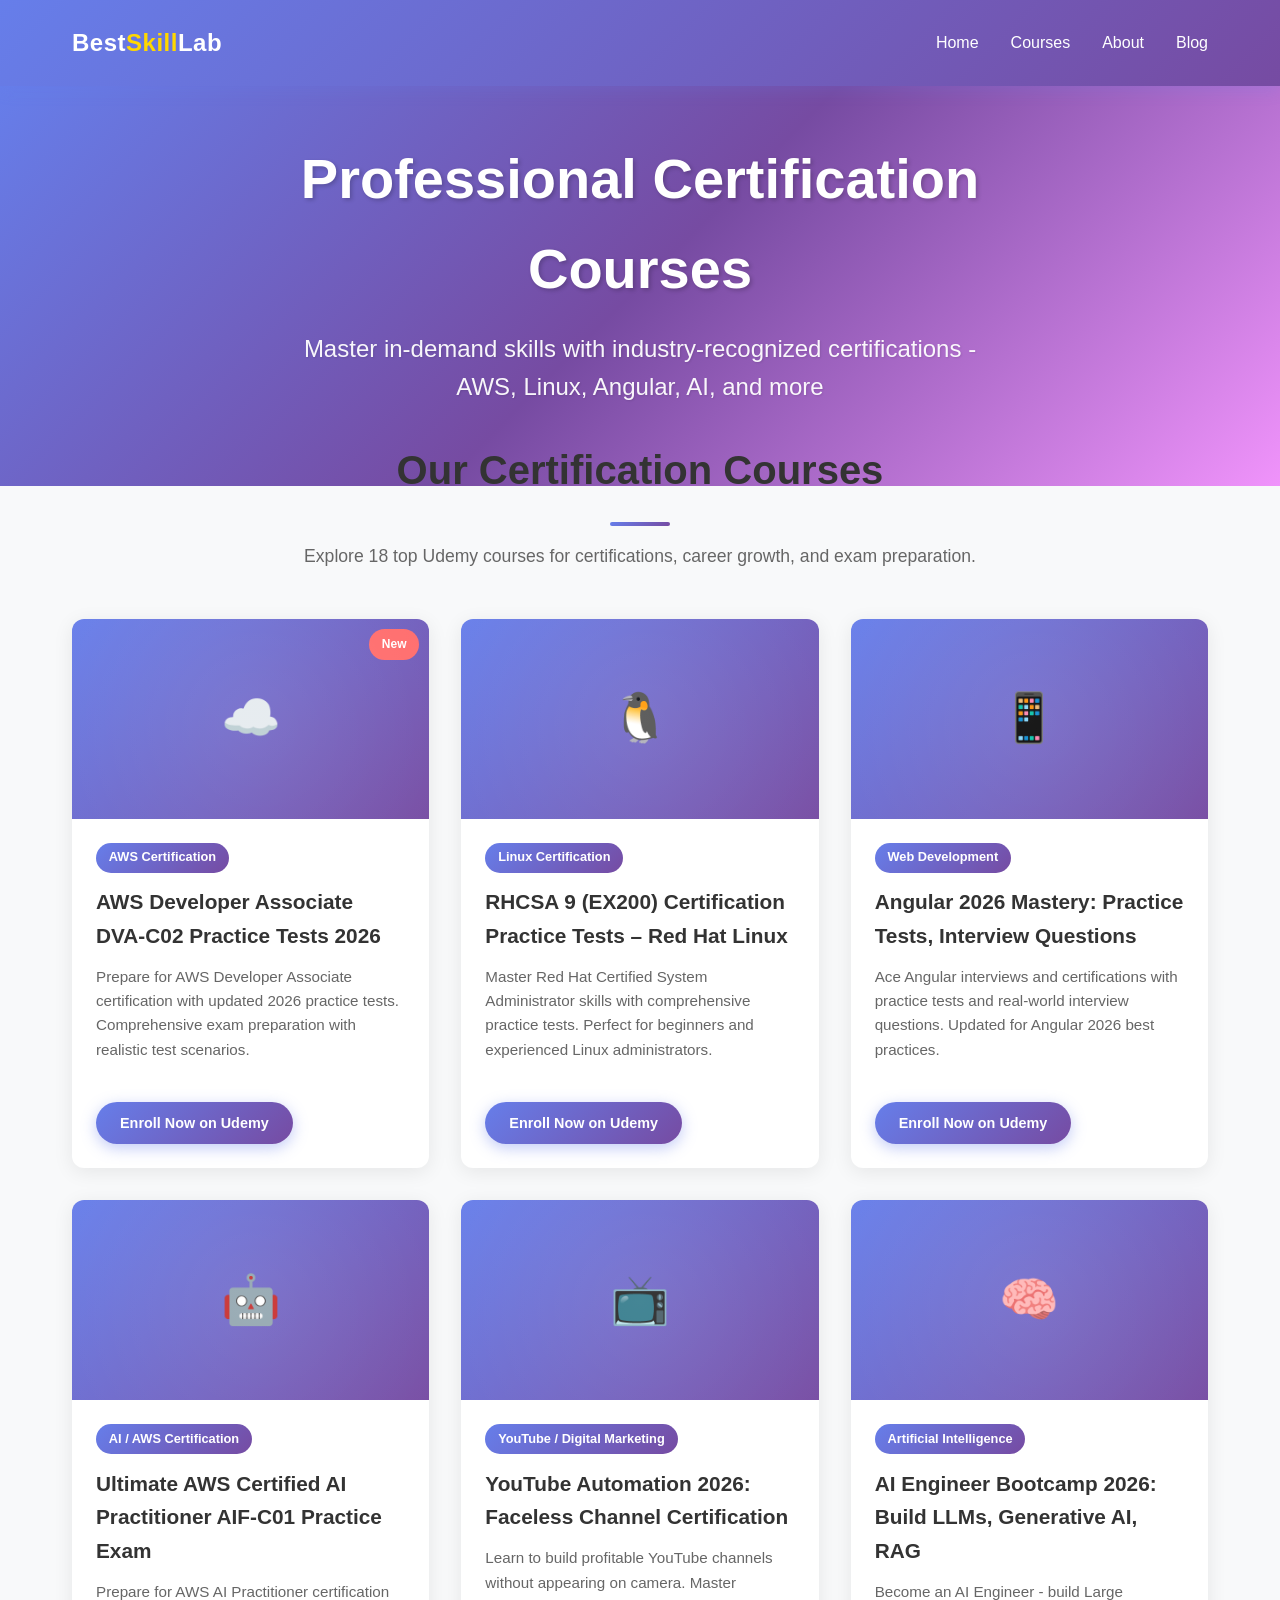
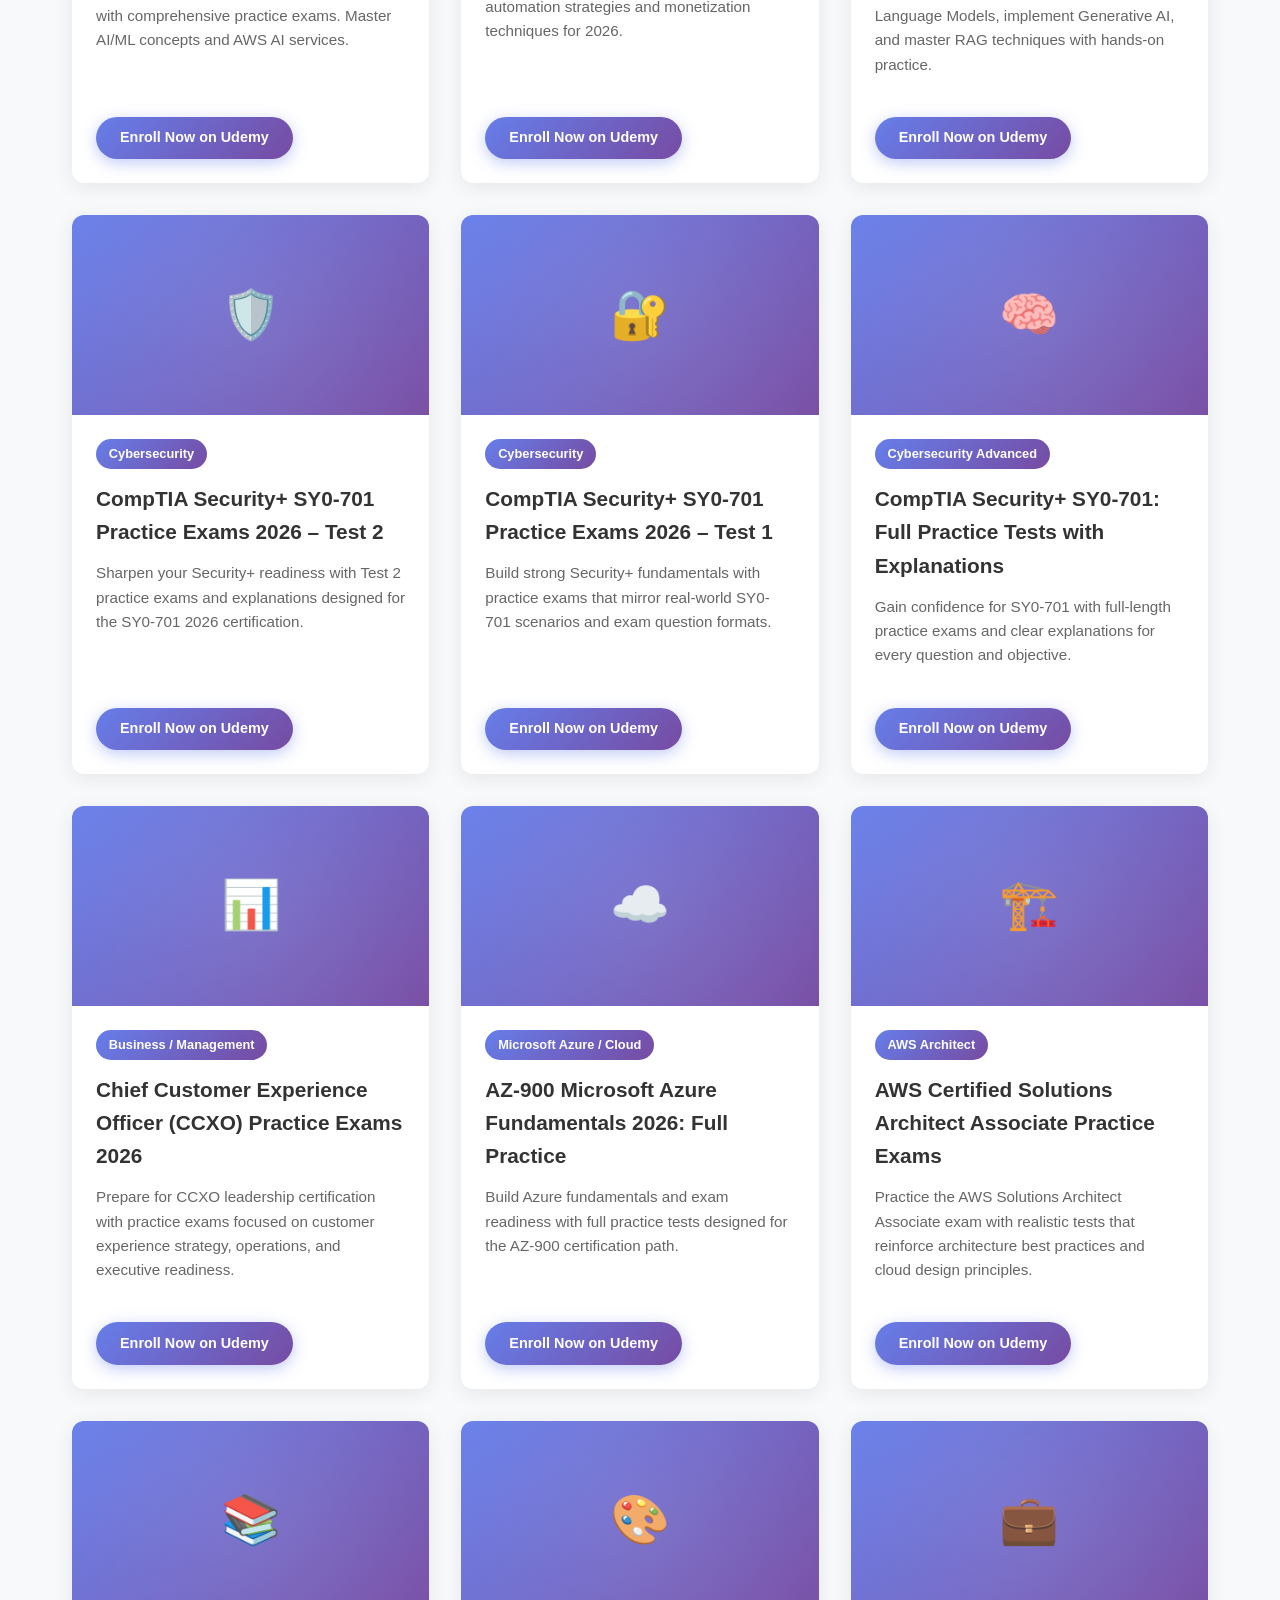
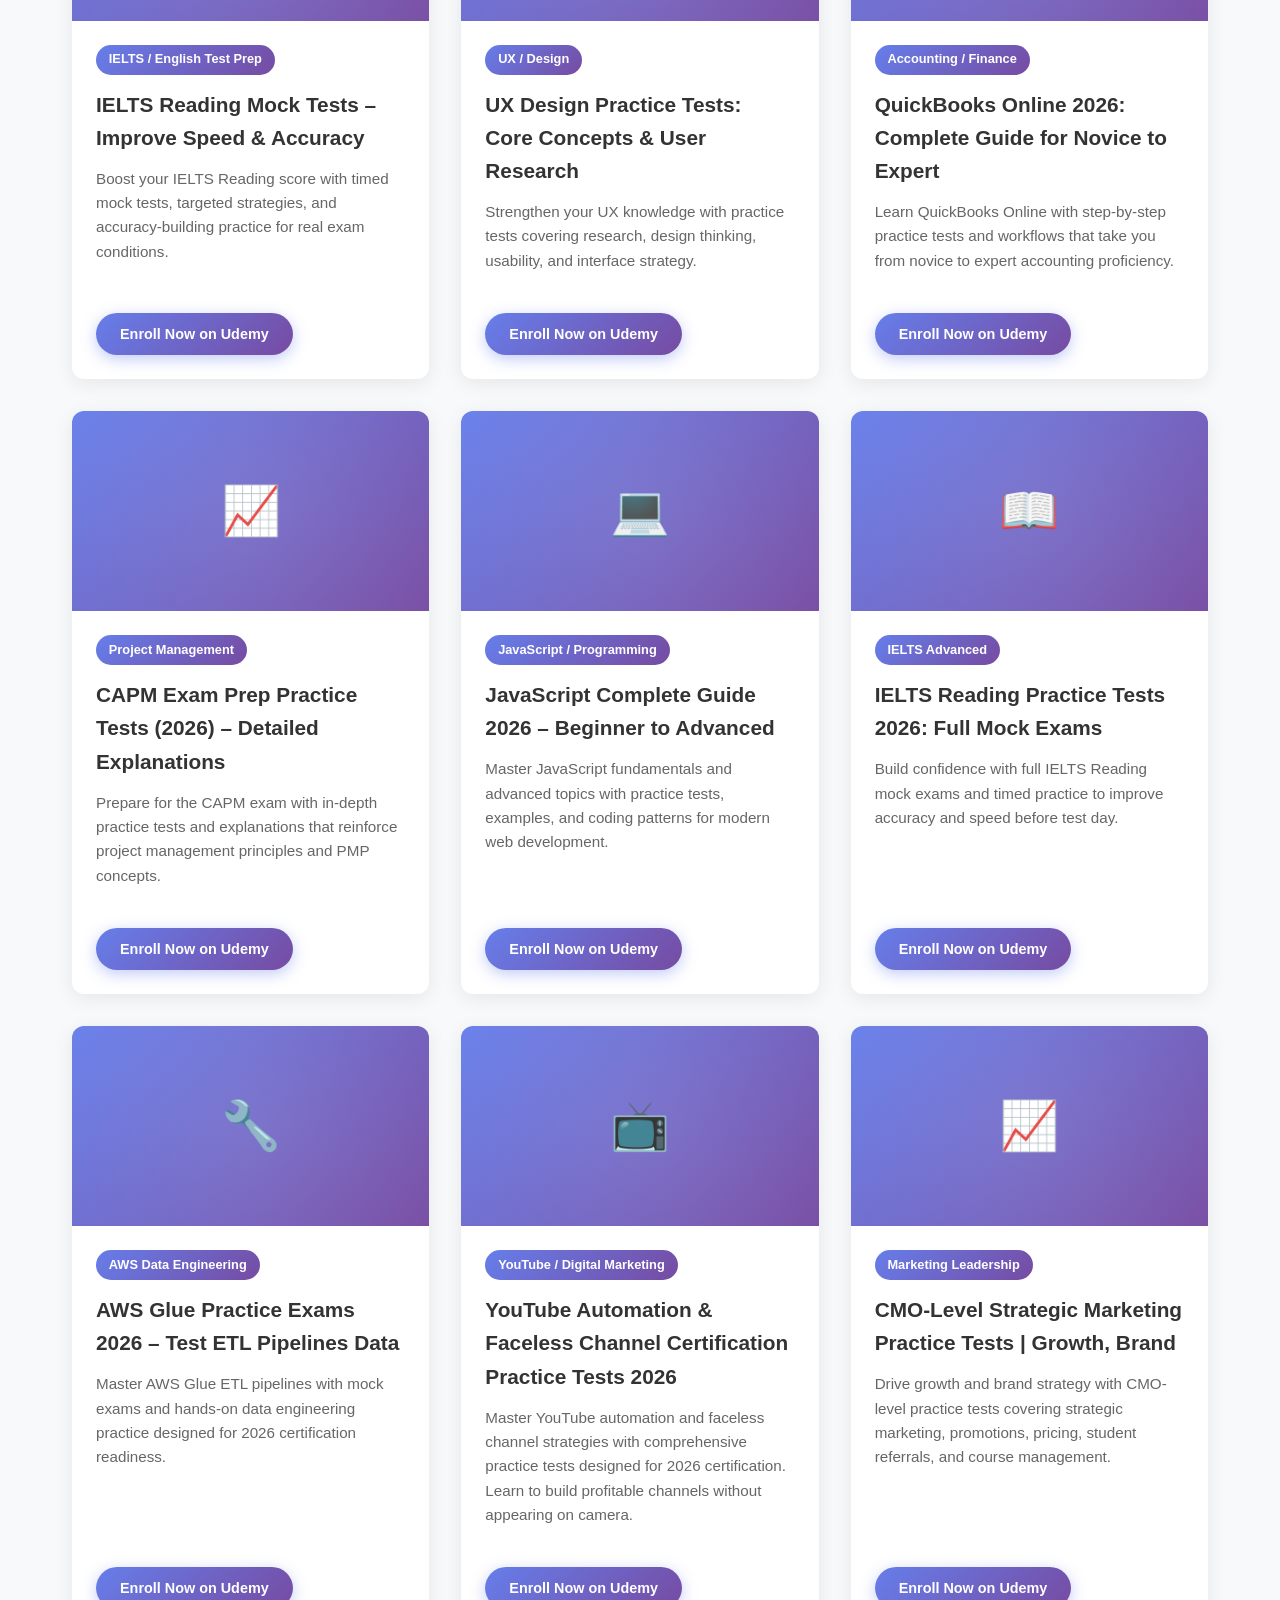
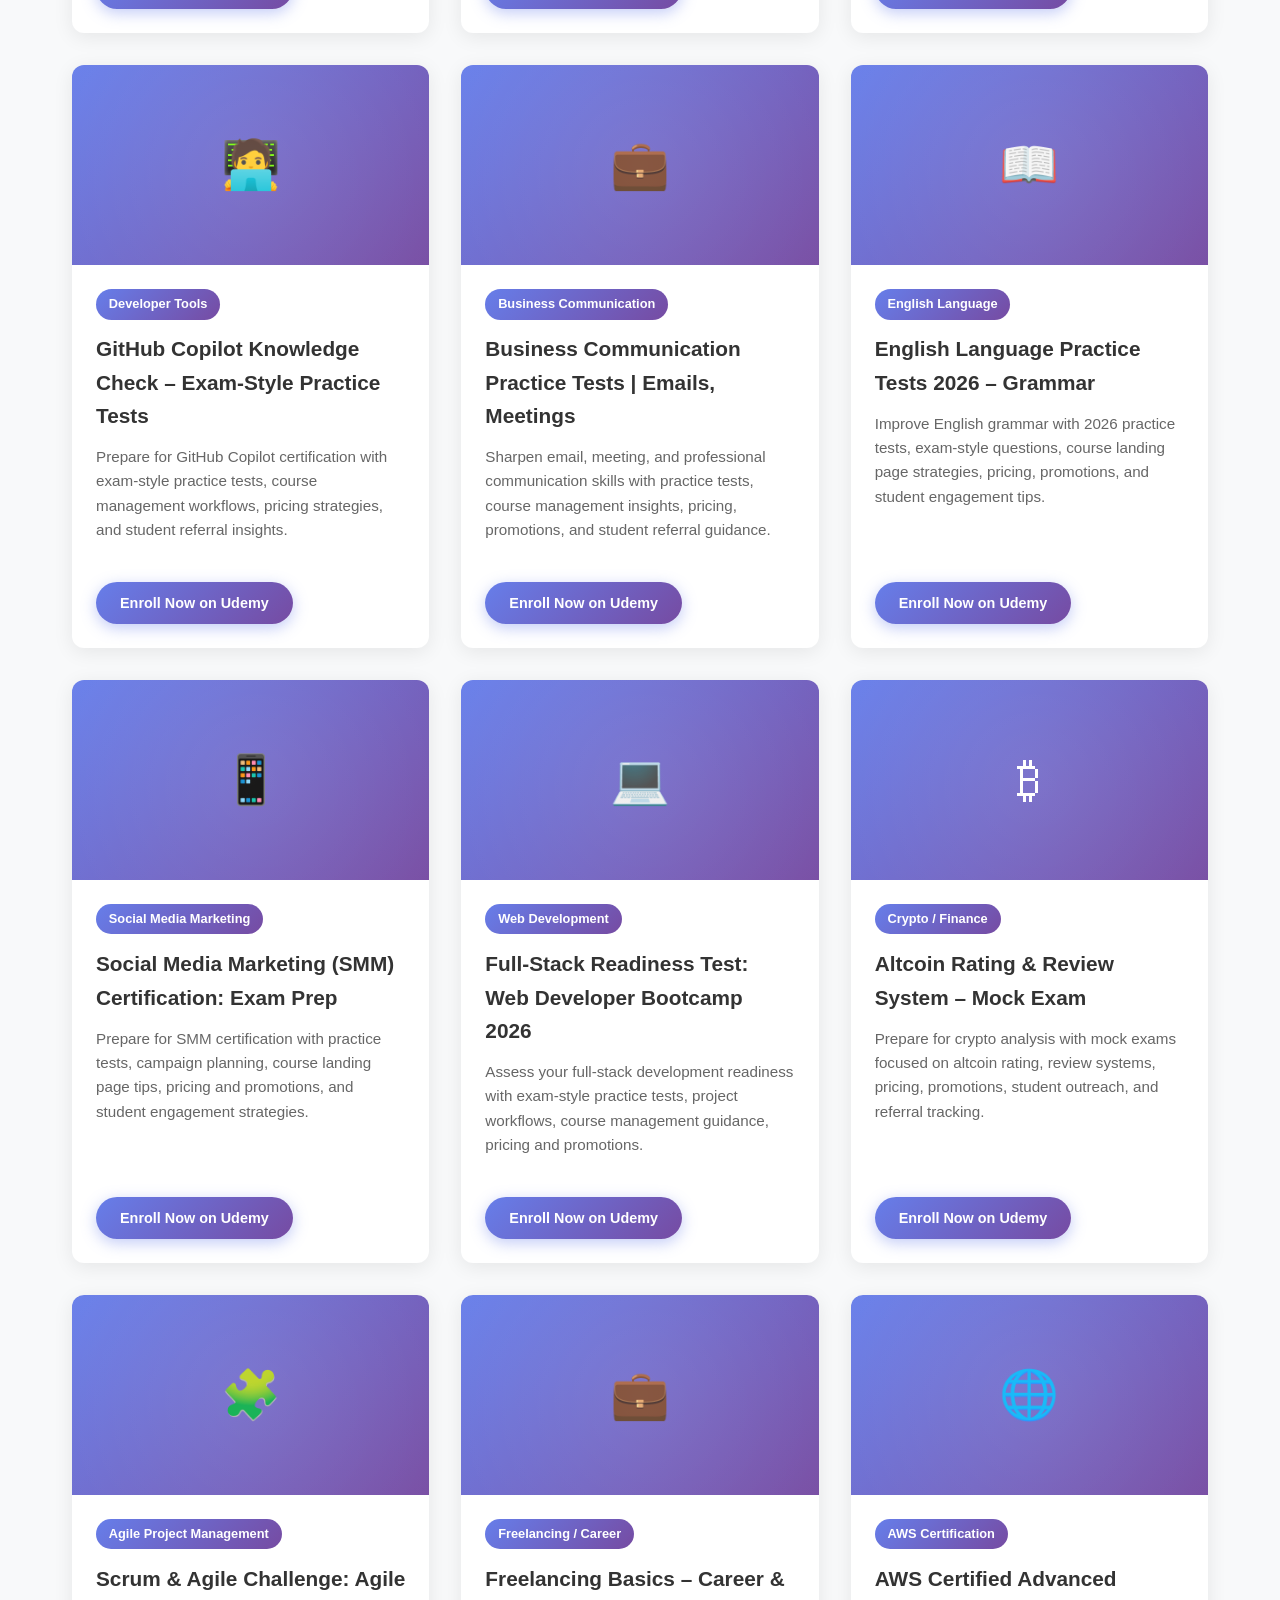
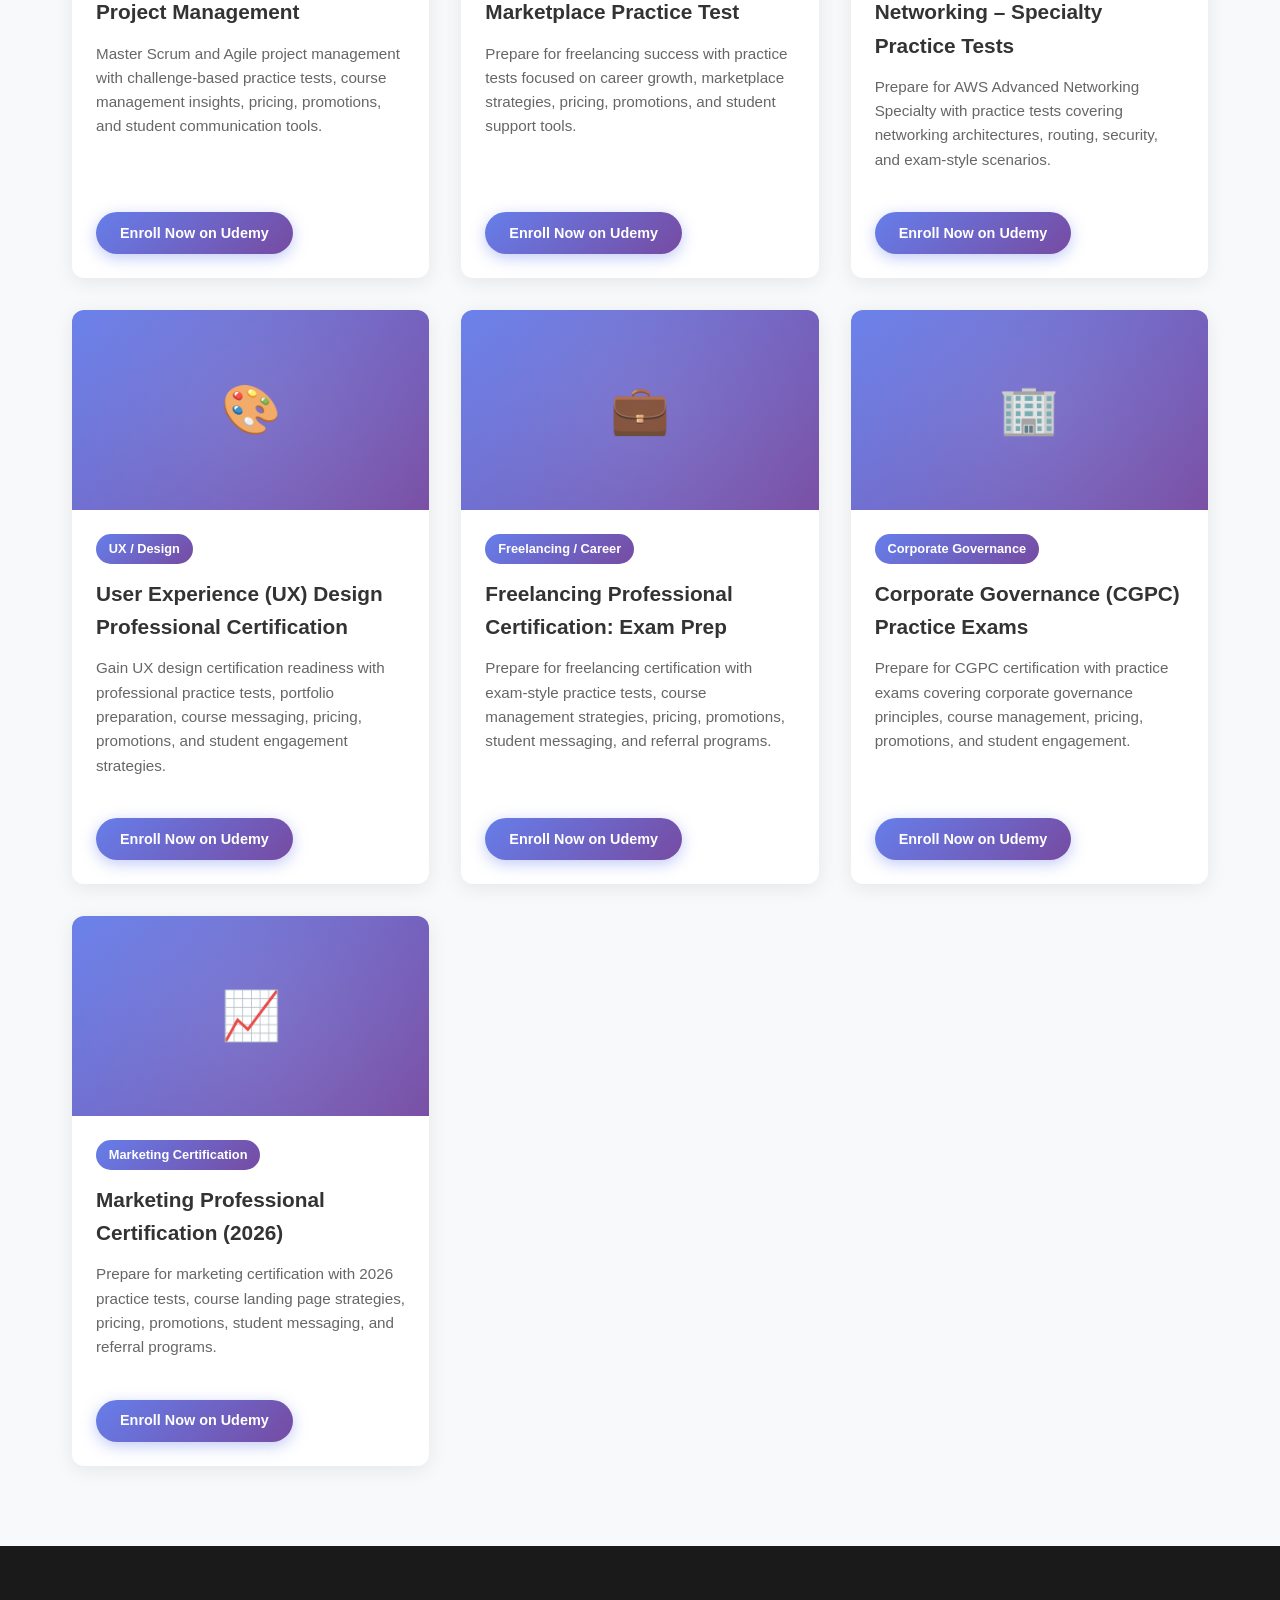
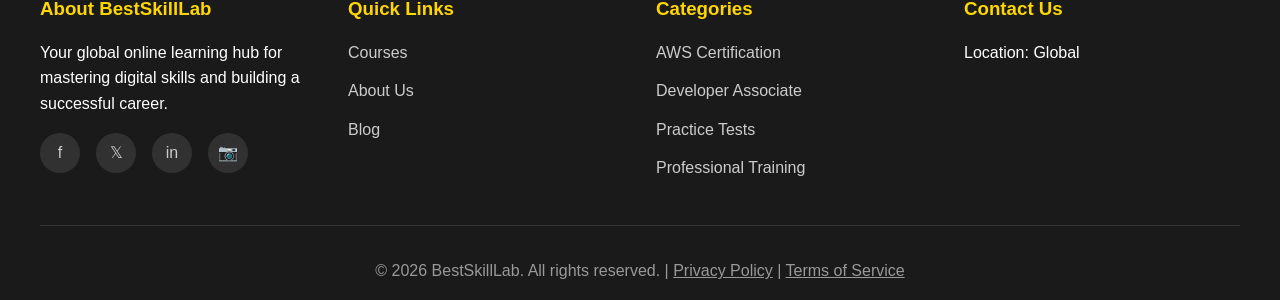
==== commit dd282004: "Update courses.html" ====
--- a/courses.html
+++ b/courses.html
@@ -345,6 +345,202 @@
                     <a href="https://www.udemy.com/course/youtube-automation-certification-practice-tests-2026/?referralCode=37208D21639DB499FC40" class="btn btn-primary" target="_blank">Enroll Now on Udemy</a>
                 </div>
             </div>
+            <!-- COURSE 21: CMO-Level Strategic Marketing Practice Tests -->
+            <div class="course-card" data-category="marketing">
+                <div class="course-image">
+                    📈
+                </div>
+                <div class="course-content">
+                    <span class="course-category">Marketing Leadership</span>
+                    <h3>CMO-Level Strategic Marketing Practice Tests | Growth, Brand</h3>
+                    <p>Drive growth and brand strategy with CMO-level practice tests covering strategic marketing, promotions, pricing, student referrals, and course management.</p>
+                </div>
+                <div style="padding: 1.5rem; padding-top: 0;">
+                    <a href="https://www.udemy.com/course/cmo-executive-certification-strategic-marketing-leadership/?referralCode=49D4BC173F529D9545D9" class="btn btn-primary" target="_blank">Enroll Now on Udemy</a>
+                </div>
+            </div>
+            <!-- COURSE 22: GitHub Copilot Knowledge Check -->
+            <div class="course-card" data-category="programming">
+                <div class="course-image">
+                    🧑‍💻
+                </div>
+                <div class="course-content">
+                    <span class="course-category">Developer Tools</span>
+                    <h3>GitHub Copilot Knowledge Check – Exam-Style Practice Tests</h3>
+                    <p>Prepare for GitHub Copilot certification with exam-style practice tests, course management workflows, pricing strategies, and student referral insights.</p>
+                </div>
+                <div style="padding: 1.5rem; padding-top: 0;">
+                    <a href="https://www.udemy.com/course/github-copilot-exam-success-practice-learn-certify/?referralCode=3BC7470F7D8F481677D5" class="btn btn-primary" target="_blank">Enroll Now on Udemy</a>
+                </div>
+            </div>
+            <!-- COURSE 23: Business Communication Practice Tests -->
+            <div class="course-card" data-category="business">
+                <div class="course-image">
+                    💼
+                </div>
+                <div class="course-content">
+                    <span class="course-category">Business Communication</span>
+                    <h3>Business Communication Practice Tests | Emails, Meetings</h3>
+                    <p>Sharpen email, meeting, and professional communication skills with practice tests, course management insights, pricing, promotions, and student referral guidance.</p>
+                </div>
+                <div style="padding: 1.5rem; padding-top: 0;">
+                    <a href="https://www.udemy.com/course/business-communication-skills-practice-test/?referralCode=058C65C16CB8B25B3BA1" class="btn btn-primary" target="_blank">Enroll Now on Udemy</a>
+                </div>
+            </div>
+             <!-- COURSE 24: English Language Practice Tests 2026 -->
+            <div class="course-card" data-category="ielts">
+                <div class="course-image">
+                    📖
+                </div>
+                <div class="course-content">
+                    <span class="course-category">English Language</span>
+                    <h3>English Language Practice Tests 2026 – Grammar</h3>
+                    <p>Improve English grammar with 2026 practice tests, exam-style questions, course landing page strategies, pricing, promotions, and student engagement tips.</p>
+                </div>
+                <div style="padding: 1.5rem; padding-top: 0;">
+                    <a href="https://www.udemy.com/course/grammar-test-for-english-fluency/?referralCode=C8BBA272E6F1BA5D73A7" class="btn btn-primary" target="_blank">Enroll Now on Udemy</a>
+                </div>
+            </div>
+            <!-- COURSE 25: Social Media Marketing (SMM) Certification -->
+            <div class="course-card" data-category="marketing">
+                <div class="course-image">
+                    📱
+                </div>
+                <div class="course-content">
+                    <span class="course-category">Social Media Marketing</span>
+                    <h3>Social Media Marketing (SMM) Certification: Exam Prep</h3>
+                    <p>Prepare for SMM certification with practice tests, campaign planning, course landing page tips, pricing and promotions, and student engagement strategies.</p>
+                </div>
+                <div style="padding: 1.5rem; padding-top: 0;">
+                    <a href="https://www.udemy.com/course/social-media-marketing-smm-certification-exam-prep/?referralCode=2850A17EA363584AE023" class="btn btn-primary" target="_blank">Enroll Now on Udemy</a>
+                </div>
+            </div>
+            <!-- COURSE 26: Full-Stack Readiness Test -->
+            <div class="course-card" data-category="programming">
+                <div class="course-image">
+                    💻
+                </div>
+                <div class="course-content">
+                    <span class="course-category">Web Development</span>
+                    <h3>Full-Stack Readiness Test: Web Developer Bootcamp 2026</h3>
+                    <p>Assess your full-stack development readiness with exam-style practice tests, project workflows, course management guidance, pricing and promotions.</p>
+                </div>
+                <div style="padding: 1.5rem; padding-top: 0;">
+                    <a href="https://www.udemy.com/course/full-stack-readiness-test-web-developer-bootcamp-2026/?referralCode=2A4C81EA8552641AA2DD" class="btn btn-primary" target="_blank">Enroll Now on Udemy</a>
+                </div>
+            </div>
+                        <!-- COURSE 27: Altcoin Rating & Review System -->
+            <div class="course-card" data-category="finance">
+                <div class="course-image">
+                    ₿
+                </div>
+                <div class="course-content">
+                    <span class="course-category">Crypto / Finance</span>
+                    <h3>Altcoin Rating & Review System – Mock Exam</h3>
+                    <p>Prepare for crypto analysis with mock exams focused on altcoin rating, review systems, pricing, promotions, student outreach, and referral tracking.</p>
+                </div>
+                <div style="padding: 1.5rem; padding-top: 0;">
+                    <a href="https://www.udemy.com/course/altcoin-rating-review-system-mock-exam/?referralCode=A7595F43E8E4629F6C15" class="btn btn-primary" target="_blank">Enroll Now on Udemy</a>
+                </div>
+            </div>
+ <!-- COURSE 28: Scrum & Agile Challenge -->
+            <div class="course-card" data-category="management">
+                <div class="course-image">
+                    🧩
+                </div>
+                <div class="course-content">
+                    <span class="course-category">Agile Project Management</span>
+                    <h3>Scrum & Agile Challenge: Agile Project Management</h3>
+                    <p>Master Scrum and Agile project management with challenge-based practice tests, course management insights, pricing, promotions, and student communication tools.</p>
+                </div>
+                <div style="padding: 1.5rem; padding-top: 0;">
+                    <a href="https://www.udemy.com/course/scrum-agile-challenge-agile-project-management/?referralCode=C54BD9BD66C851B2A986" class="btn btn-primary" target="_blank">Enroll Now on Udemy</a>
+                </div>
+            </div>
+            <!-- COURSE 29: Freelancing Basics -->
+            <div class="course-card" data-category="business">
+                <div class="course-image">
+                    💼
+                </div>
+                <div class="course-content">
+                    <span class="course-category">Freelancing / Career</span>
+                    <h3>Freelancing Basics – Career & Marketplace Practice Test</h3>
+                    <p>Prepare for freelancing success with practice tests focused on career growth, marketplace strategies, pricing, promotions, and student support tools.</p>
+                </div>
+                <div style="padding: 1.5rem; padding-top: 0;">
+                    <a href="https://www.udemy.com/course/freelancing-basics-career-marketplace-practice-test/?referralCode=D284D345AD2BD77824F2" class="btn btn-primary" target="_blank">Enroll Now on Udemy</a>
+                </div>
+            </div>
+            <!-- COURSE 30: AWS Certified Advanced Networking -->
+            <div class="course-card" data-category="aws">
+                <div class="course-image">
+                    🌐
+                </div>
+                <div class="course-content">
+                    <span class="course-category">AWS Certification</span>
+                    <h3>AWS Certified Advanced Networking – Specialty Practice Tests</h3>
+                    <p>Prepare for AWS Advanced Networking Specialty with practice tests covering networking architectures, routing, security, and exam-style scenarios.</p>
+                </div>
+                <div style="padding: 1.5rem; padding-top: 0;">
+                    <a href="https://www.udemy.com/course/aws-certified-advanced-networking-specialty-practice-tests-xw/?referralCode=07E1FCDF4C58B472EA51" class="btn btn-primary" target="_blank">Enroll Now on Udemy</a>
+                </div>
+            </div>
+            <!-- COURSE 31: User Experience (UX) Design Professional Certification -->
+            <div class="course-card" data-category="design">
+                <div class="course-image">
+                    🎨
+                </div>
+                <div class="course-content">
+                    <span class="course-category">UX / Design</span>
+                    <h3>User Experience (UX) Design Professional Certification</h3>
+                    <p>Gain UX design certification readiness with professional practice tests, portfolio preparation, course messaging, pricing, promotions, and student engagement strategies.</p>
+                </div>
+                <div style="padding: 1.5rem; padding-top: 0;">
+                    <a href="https://www.udemy.com/course/user-experience-ux-design-professional-certification/?referralCode=4E8D6D53E89E82C1E06B" class="btn btn-primary" target="_blank">Enroll Now on Udemy</a>
+                </div>
+            </div>
+            <!-- COURSE 32: Freelancing Professional Certification -->
+            <div class="course-card" data-category="business">
+                <div class="course-image">
+                    💼
+                </div>
+                <div class="course-content">
+                    <span class="course-category">Freelancing / Career</span>
+                    <h3>Freelancing Professional Certification: Exam Prep</h3>
+                    <p>Prepare for freelancing certification with exam-style practice tests, course management strategies, pricing, promotions, student messaging, and referral programs.</p>
+                </div>
+                <div style="padding: 1.5rem; padding-top: 0;">
+                    <a href="https://www.udemy.com/course/freelancing-professional-certification/?referralCode=B51B22E267D4B34050B0" class="btn btn-primary" target="_blank">Enroll Now on Udemy</a>
+                </div>
+            </div>
+            <!-- COURSE 33: Corporate Governance (CGPC) Practice Exams -->
+            <div class="course-card" data-category="business">
+                <div class="course-image">
+                    🏢
+                </div>
+                <div class="course-content">
+                    <span class="course-category">Corporate Governance</span>
+                    <h3>Corporate Governance (CGPC) Practice Exams</h3>
+                    <p>Prepare for CGPC certification with practice exams covering corporate governance principles, course management, pricing, promotions, and student engagement.</p>
+                </div>
+                <div style="padding: 1.5rem; padding-top: 0;">
+                    <a href="https://www.udemy.com/course/corporate-governance-cgpc-practice-exams/?referralCode=AFDA7C1F7FE69CC4A2AB" class="btn btn-primary" target="_blank">Enroll Now on Udemy</a>
+                </div>
+            </div>
+             <!-- COURSE 34: Marketing Professional Certification (2026) -->
+            <div class="course-card" data-category="marketing">
+                <div class="course-image">
+                    📈
+                </div>
+                <div class="course-content">
+                    <span class="course-category">Marketing Certification</span>
+                    <h3>Marketing Professional Certification (2026)</h3>
+                    <p>Prepare for marketing certification with 2026 practice tests, course landing page strategies, pricing, promotions, student messaging, and referral programs.</p>
+                </div>
+                <div style="padding: 1.5rem; padding-top: 0;">
+                    <a href="https://www.udemy.com/course/marketing-professional-certification-2026/?referralCode=3938E697612A5CBB58EF" class="btn btn-primary" target="_blank">Enroll Now on Udemy</a>
+                </div>
+            </div>
         </div>
     </section>
 
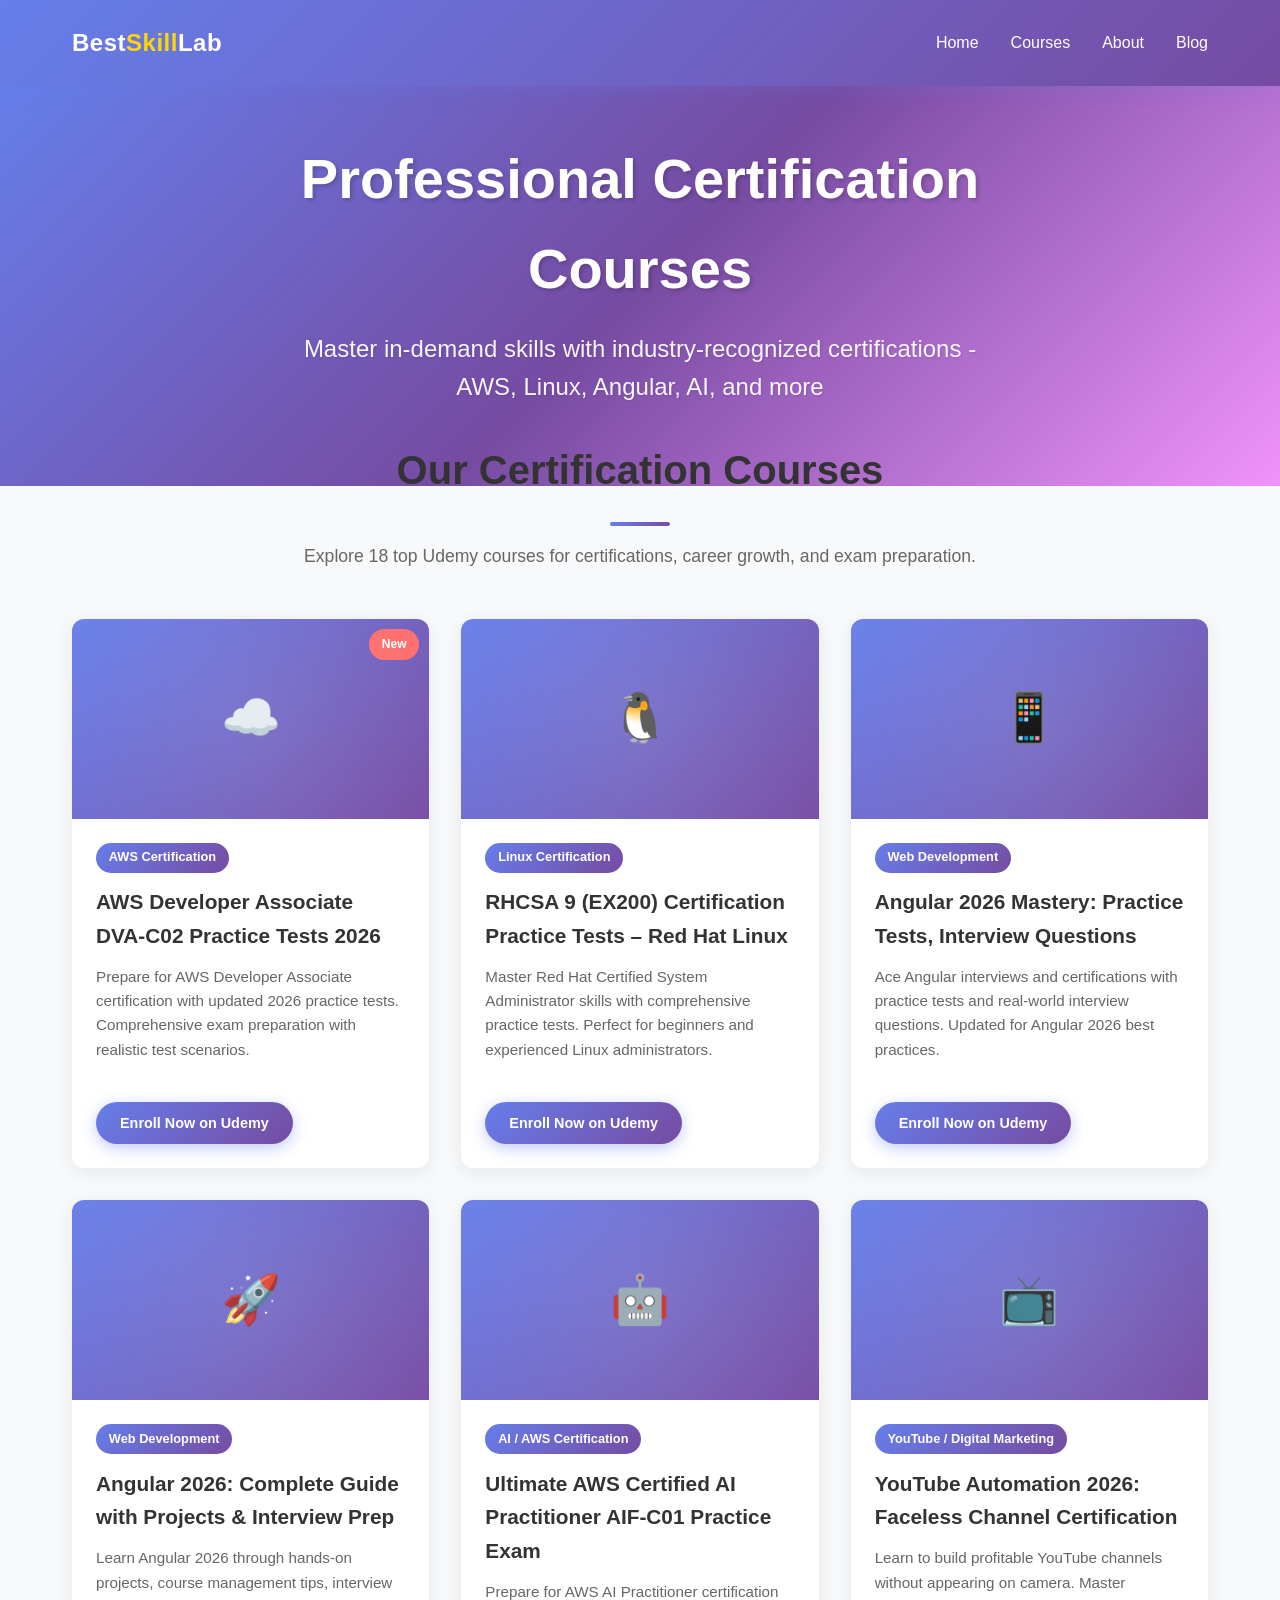
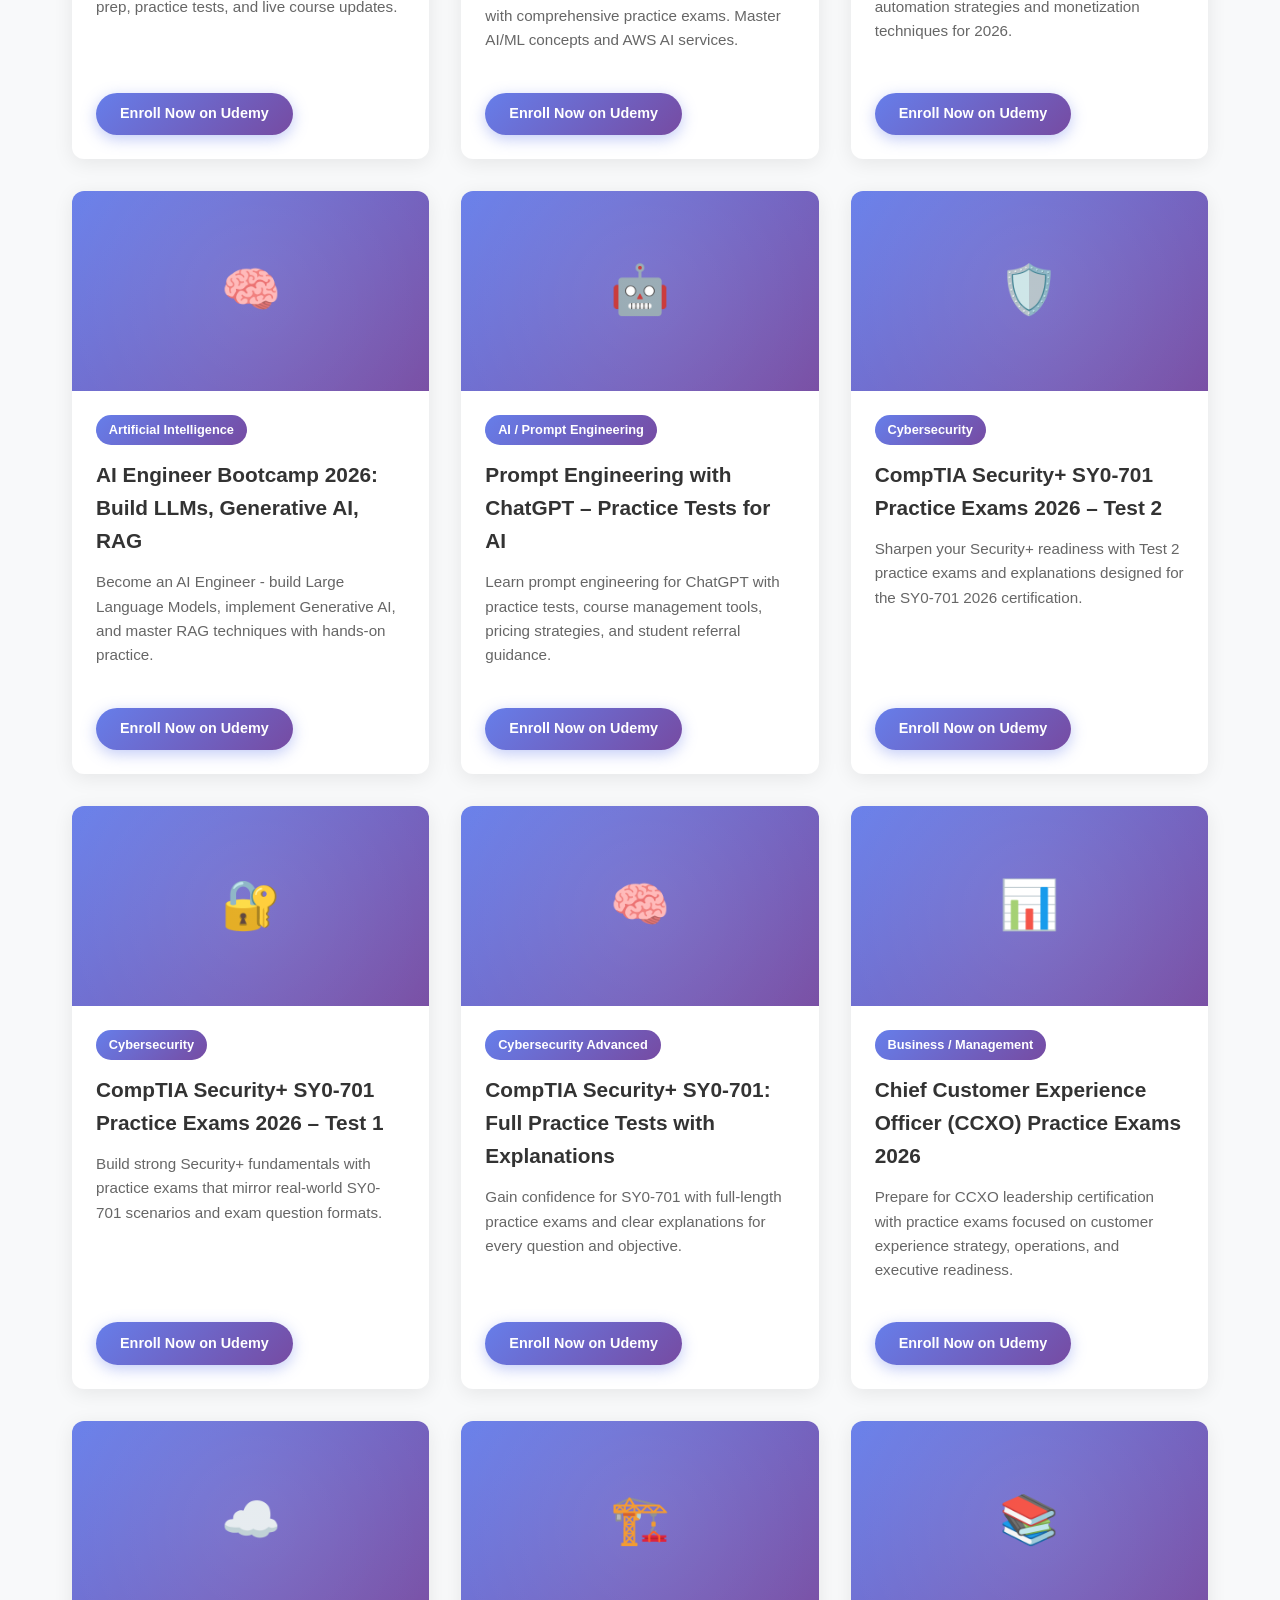
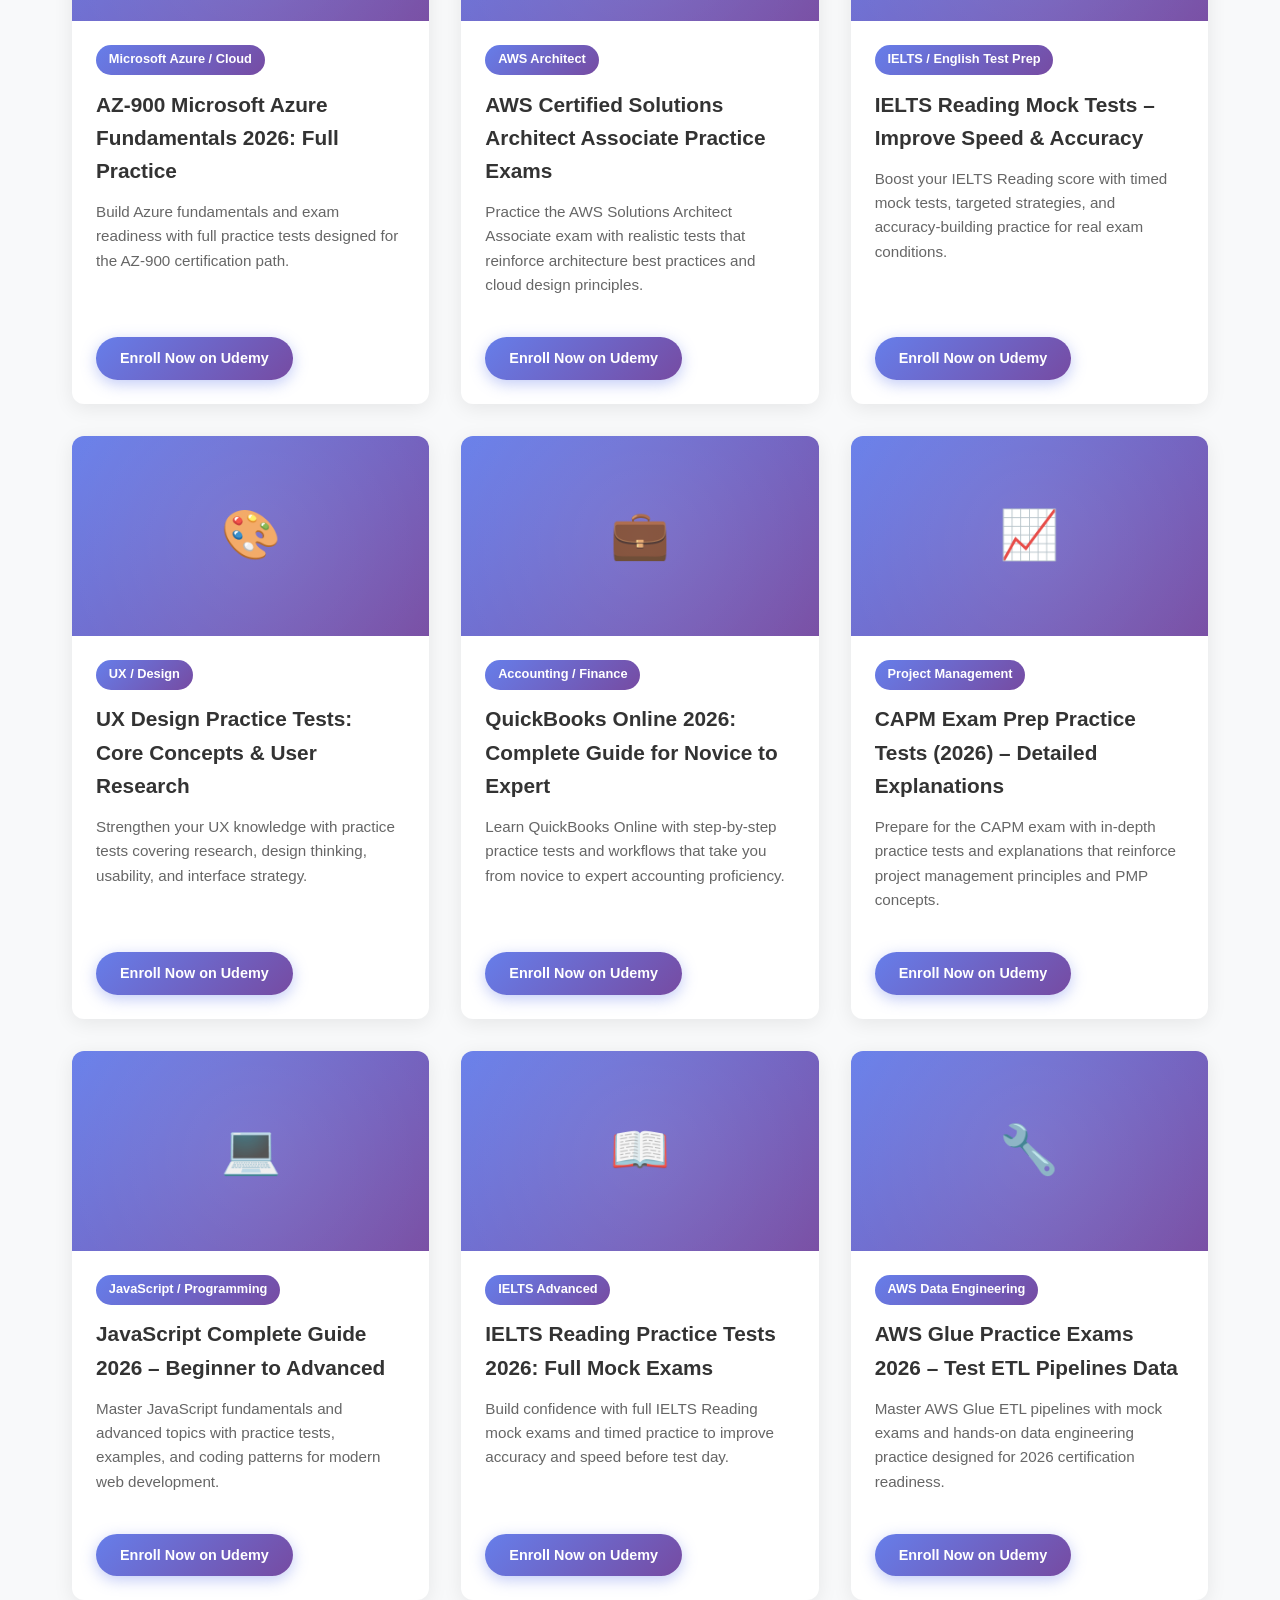
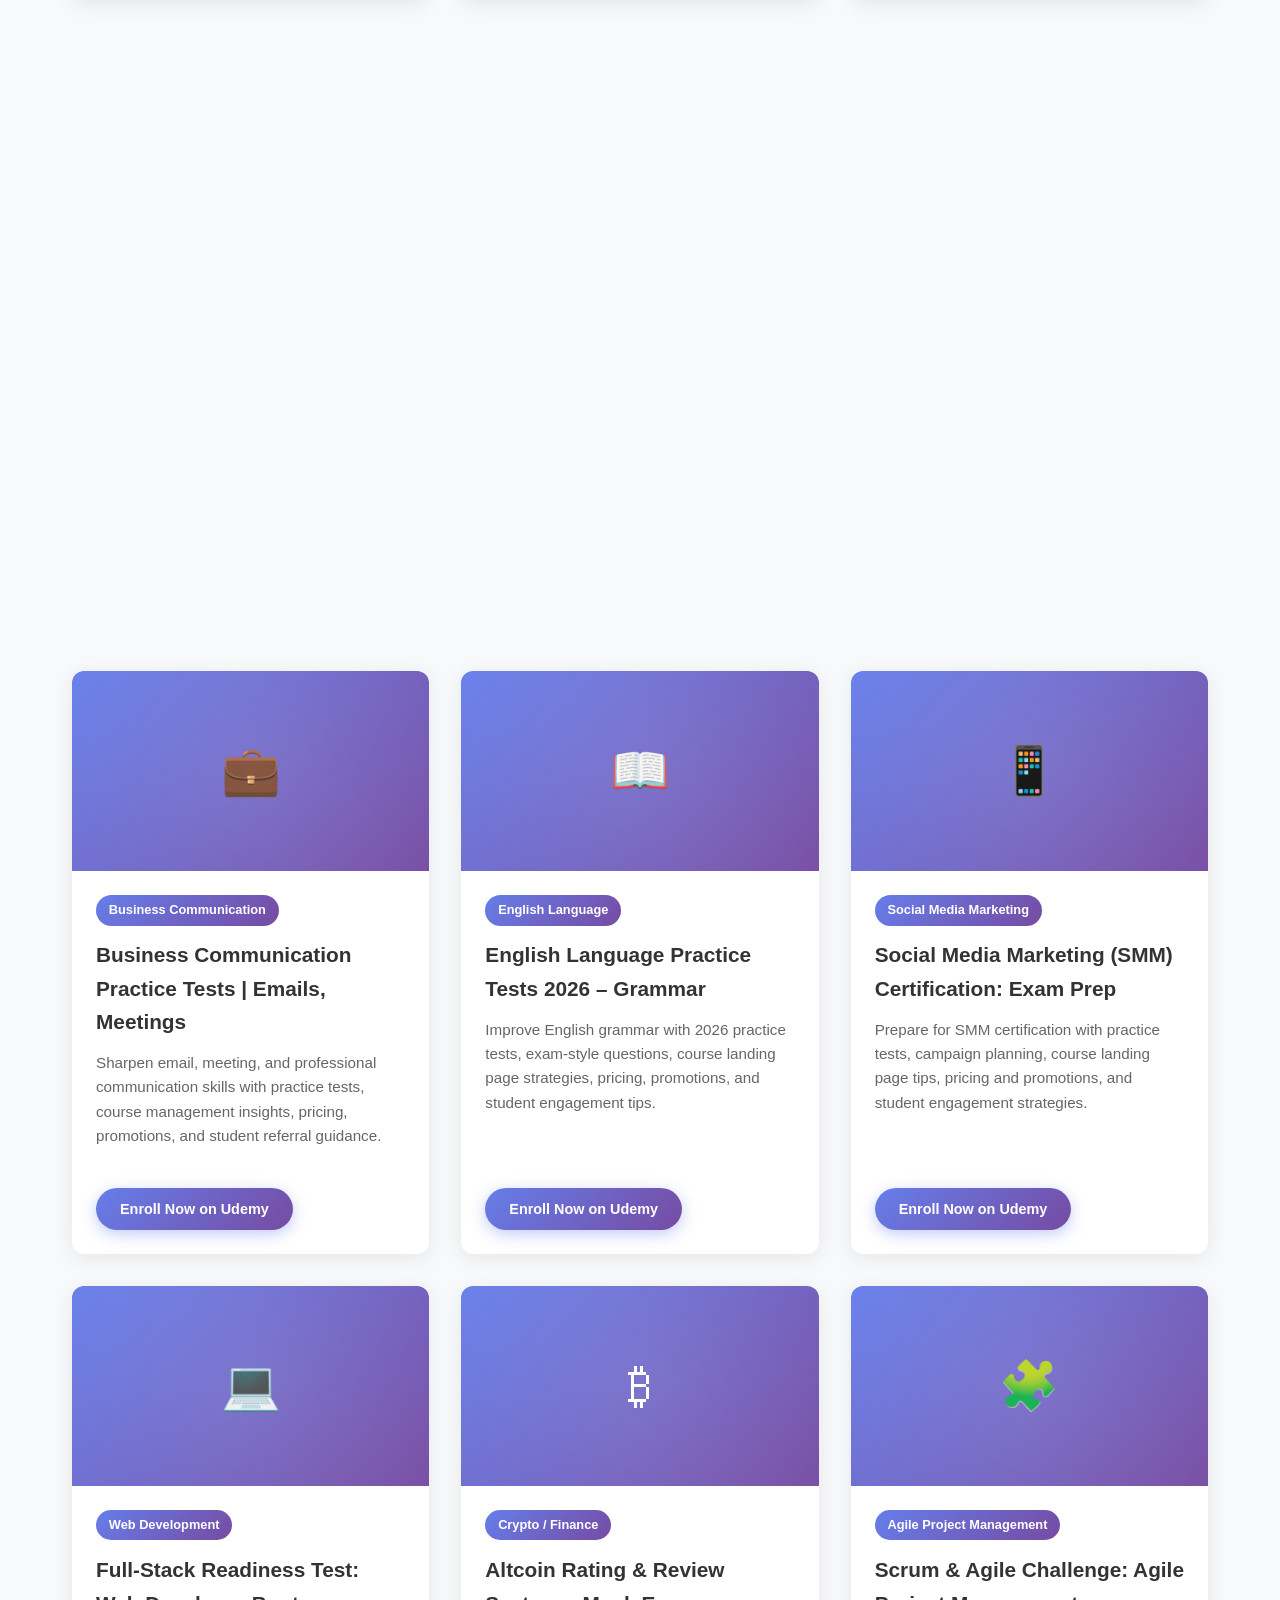
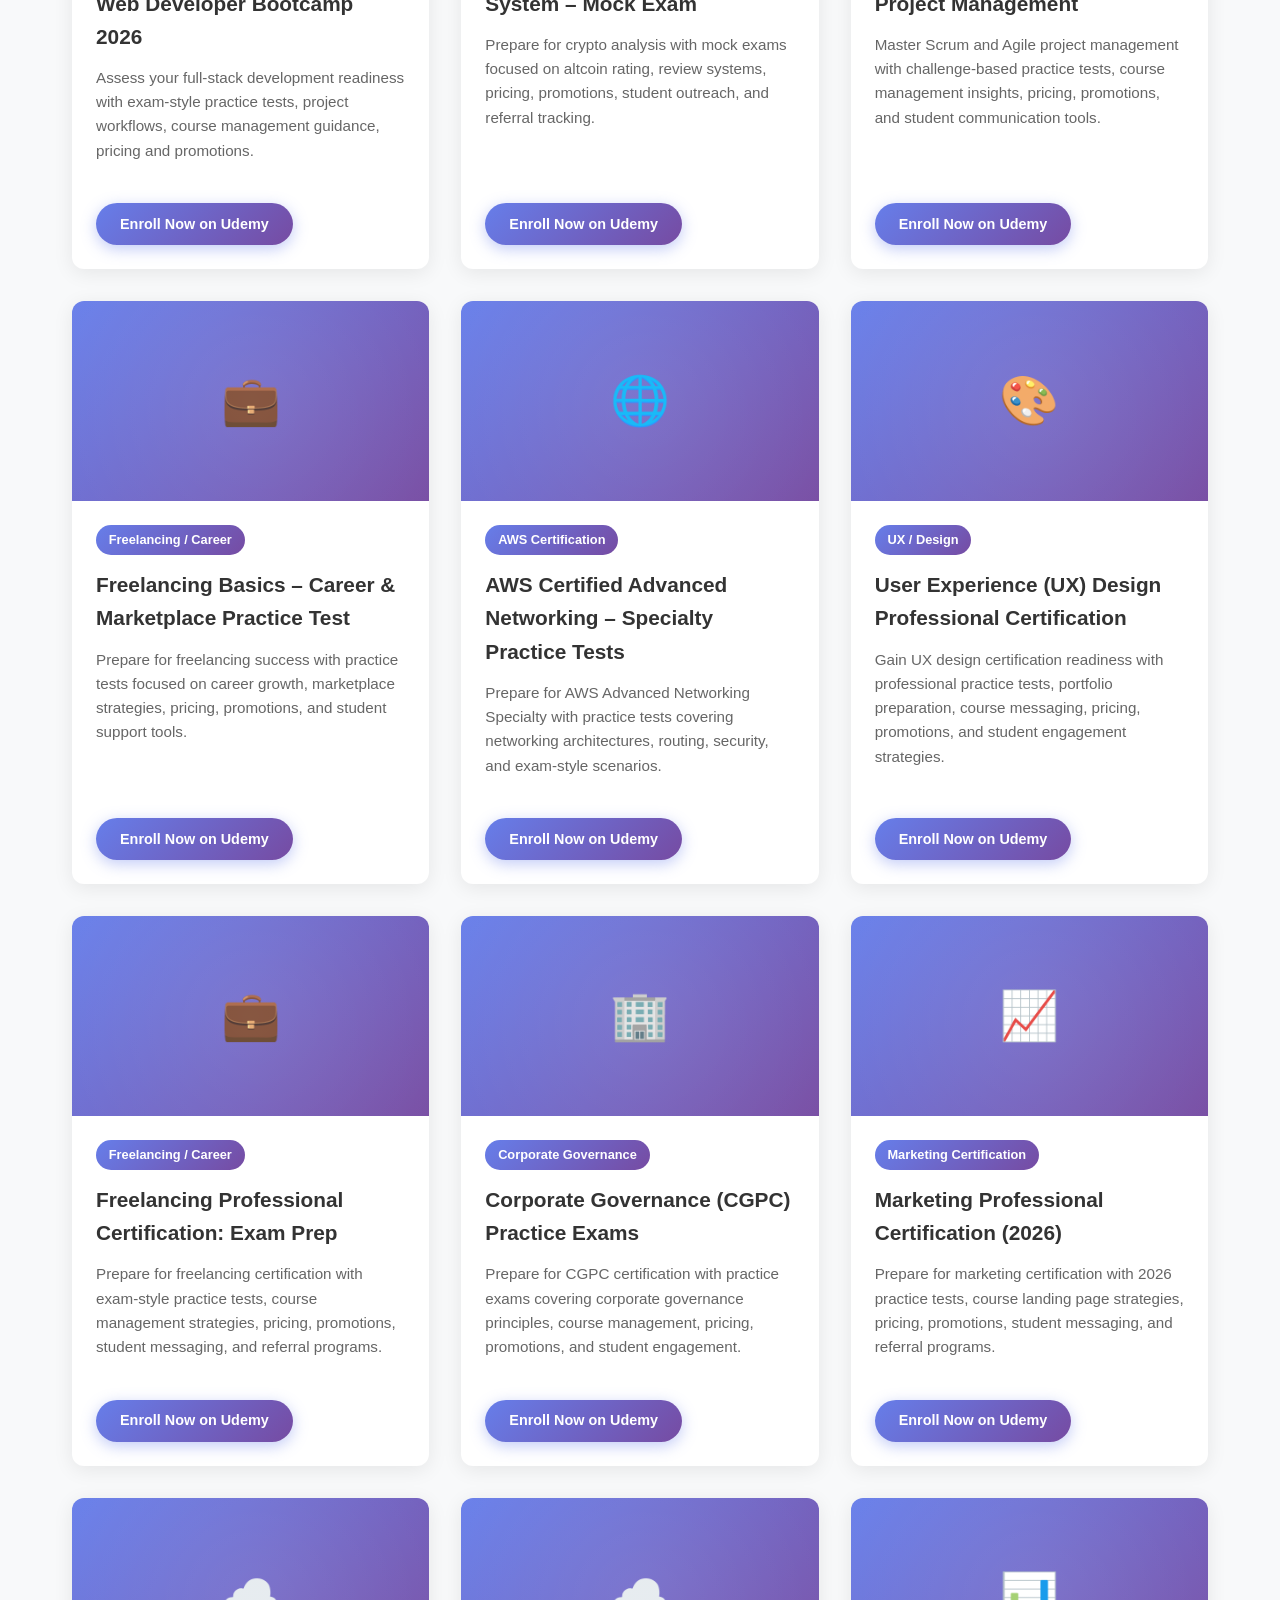
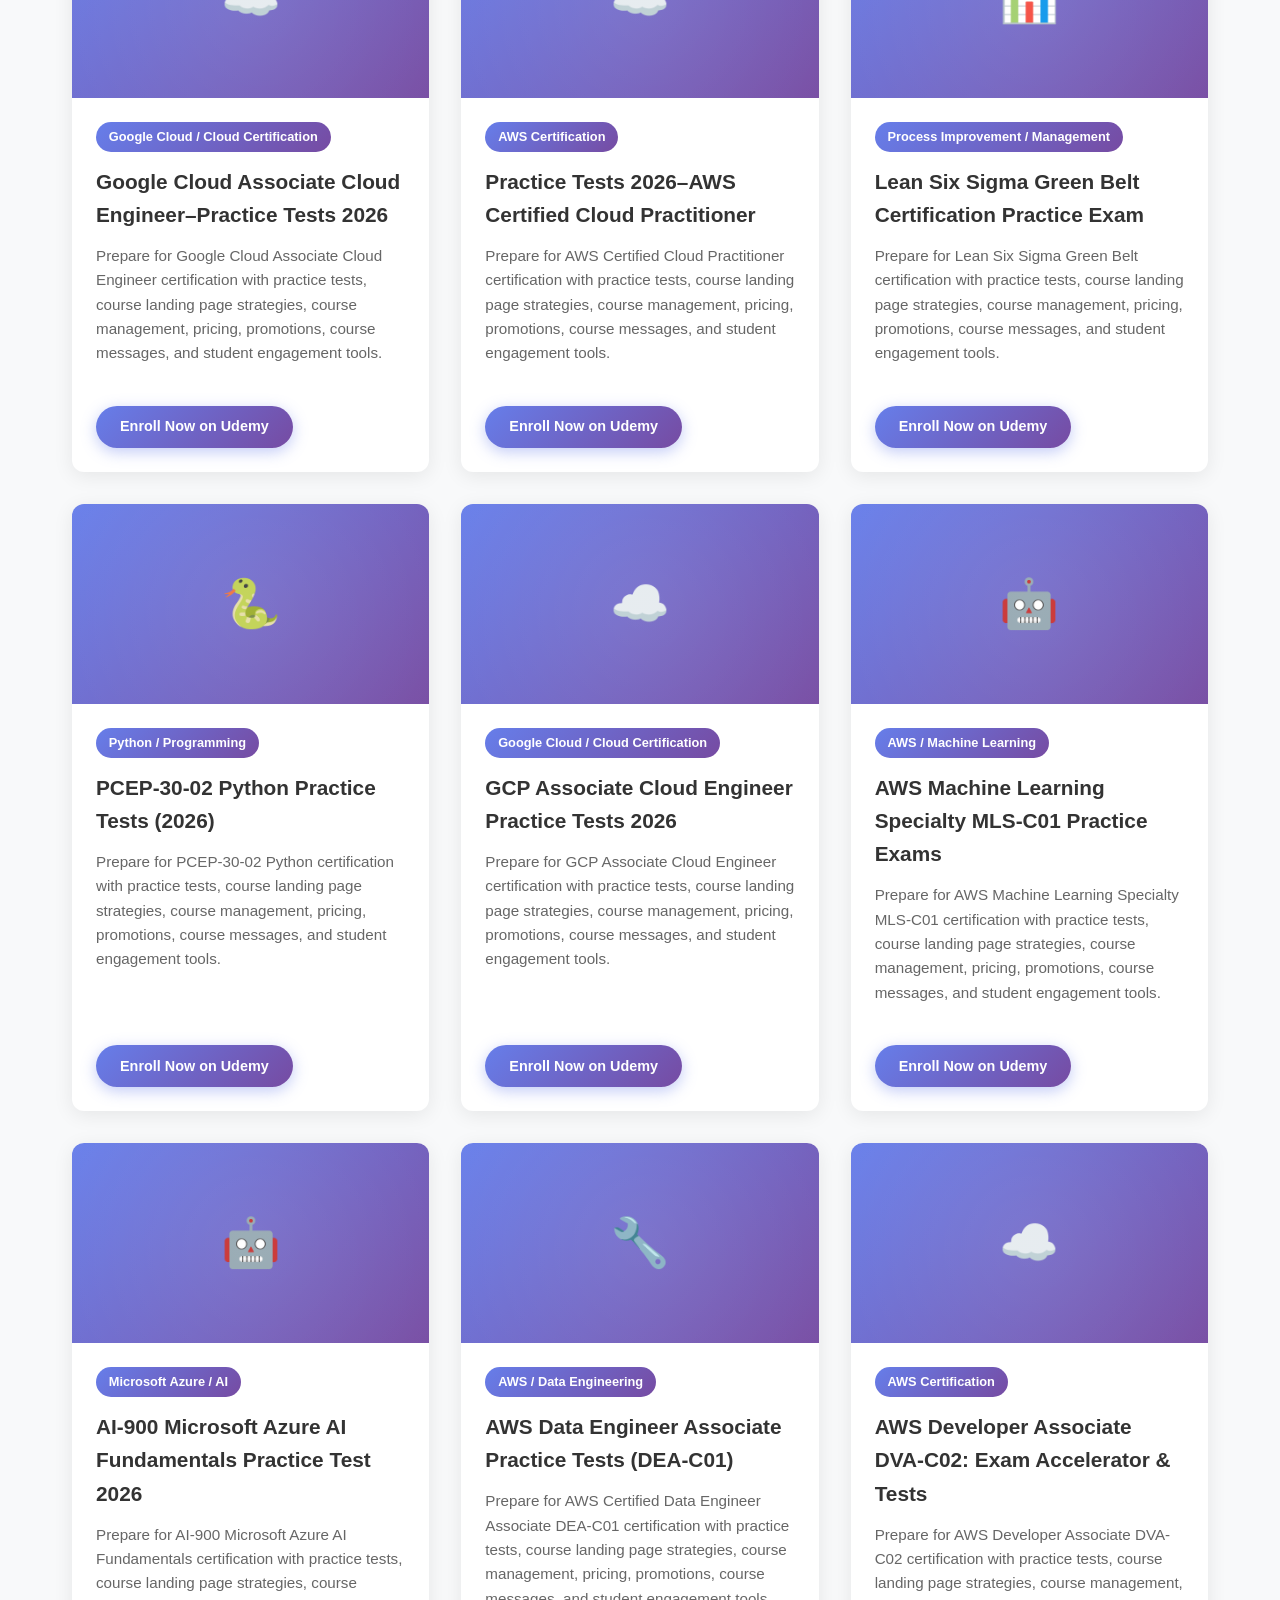
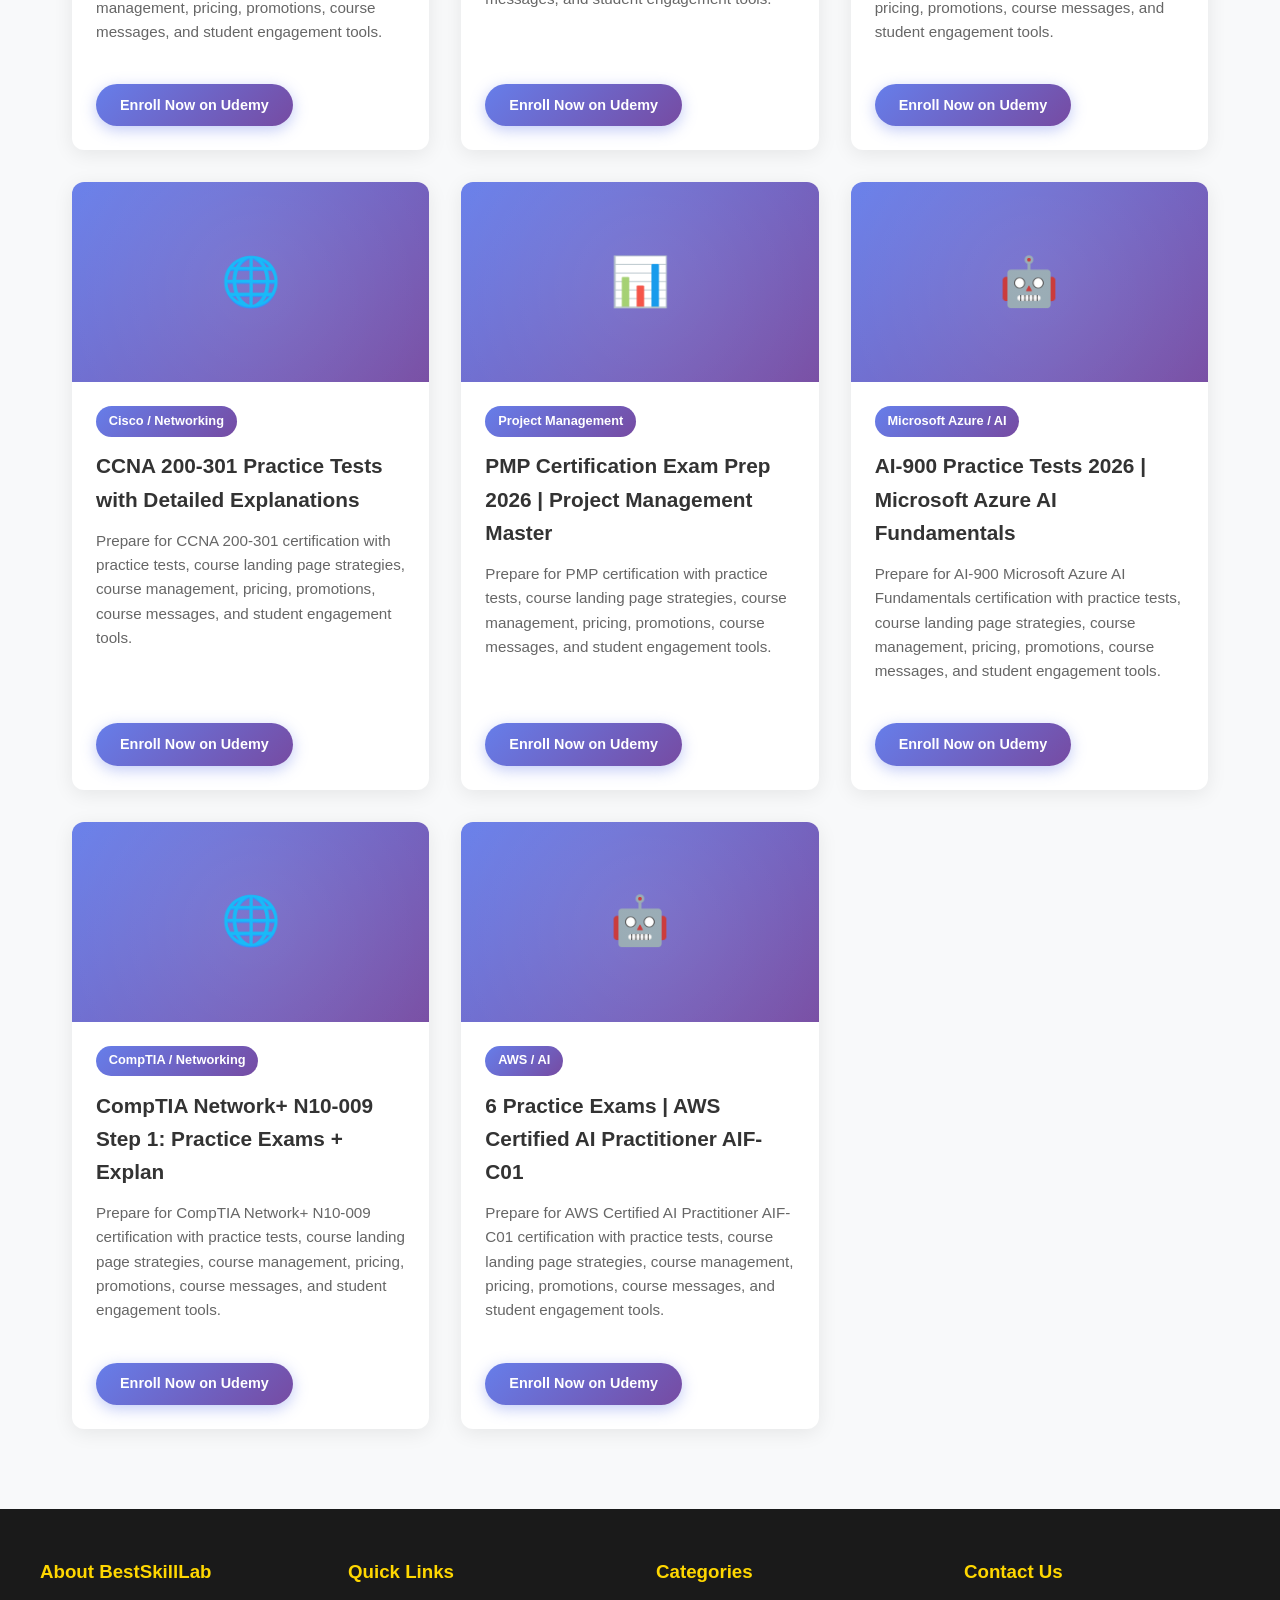
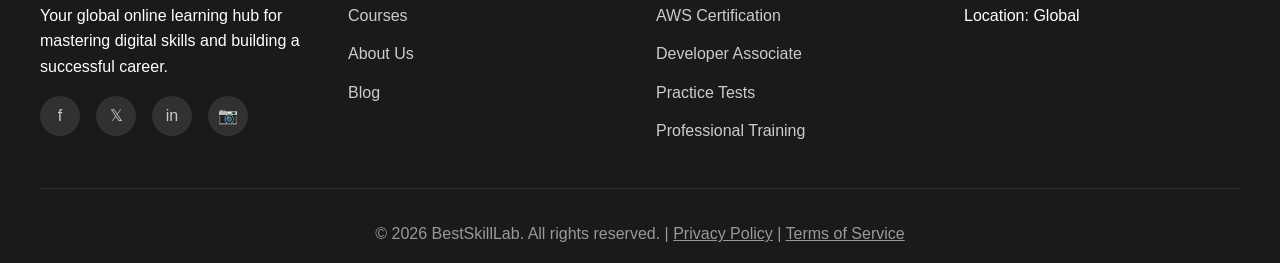
==== commit fa2560c2: "Update print statement from 'Hello' to 'Goodbye'" ====
--- a/courses.html
+++ b/courses.html
@@ -91,7 +91,22 @@
                 </div>
             </div>
 
-            <!-- COURSE 4: AWS Certified AI Practitioner -->
+            <!-- COURSE 4: Angular 2026 Complete Guide -->
+            <div class="course-card" data-category="web">
+                <div class="course-image">
+                    🚀
+                </div>
+                <div class="course-content">
+                    <span class="course-category">Web Development</span>
+                    <h3>Angular 2026: Complete Guide with Projects & Interview Prep</h3>
+                    <p>Learn Angular 2026 through hands-on projects, course management tips, interview prep, practice tests, and live course updates.</p>
+                </div>
+                <div style="padding: 1.5rem; padding-top: 0;">
+                    <a href="https://www.udemy.com/course/angular-knowledge-check/?referralCode=95BDC473C6FAF62B70E8" class="btn btn-primary" target="_blank">Enroll Now on Udemy</a>
+                </div>
+            </div>
+
+            <!-- COURSE 5: AWS Certified AI Practitioner -->
             <div class="course-card" data-category="ai">
                 <div class="course-image">
                     🤖
@@ -136,7 +151,22 @@
                 </div>
             </div>
 
-            <!-- COURSE 7: Security+ Test 2 -->
+            <!-- COURSE 7: Prompt Engineering with ChatGPT -->
+            <div class="course-card" data-category="ai">
+                <div class="course-image">
+                    🤖
+                </div>
+                <div class="course-content">
+                    <span class="course-category">AI / Prompt Engineering</span>
+                    <h3>Prompt Engineering with ChatGPT – Practice Tests for AI</h3>
+                    <p>Learn prompt engineering for ChatGPT with practice tests, course management tools, pricing strategies, and student referral guidance.</p>
+                </div>
+                <div style="padding: 1.5rem; padding-top: 0;">
+                    <a href="https://www.udemy.com/course/chatgpt-ai-tools-professional-certification/?referralCode=AE9EF9709E9DDE10B53A" class="btn btn-primary" target="_blank">Enroll Now on Udemy</a>
+                </div>
+            </div>
+
+            <!-- COURSE 8: Security+ Test 2 -->
             <div class="course-card" data-category="security">
                 <div class="course-image">
                     🛡️
@@ -345,6 +375,7 @@
                     <a href="https://www.udemy.com/course/youtube-automation-certification-practice-tests-2026/?referralCode=37208D21639DB499FC40" class="btn btn-primary" target="_blank">Enroll Now on Udemy</a>
                 </div>
             </div>
+
             <!-- COURSE 21: CMO-Level Strategic Marketing Practice Tests -->
             <div class="course-card" data-category="marketing">
                 <div class="course-image">
@@ -359,6 +390,7 @@
                     <a href="https://www.udemy.com/course/cmo-executive-certification-strategic-marketing-leadership/?referralCode=49D4BC173F529D9545D9" class="btn btn-primary" target="_blank">Enroll Now on Udemy</a>
                 </div>
             </div>
+
             <!-- COURSE 22: GitHub Copilot Knowledge Check -->
             <div class="course-card" data-category="programming">
                 <div class="course-image">
@@ -373,6 +405,7 @@
                     <a href="https://www.udemy.com/course/github-copilot-exam-success-practice-learn-certify/?referralCode=3BC7470F7D8F481677D5" class="btn btn-primary" target="_blank">Enroll Now on Udemy</a>
                 </div>
             </div>
+
             <!-- COURSE 23: Business Communication Practice Tests -->
             <div class="course-card" data-category="business">
                 <div class="course-image">
@@ -387,7 +420,8 @@
                     <a href="https://www.udemy.com/course/business-communication-skills-practice-test/?referralCode=058C65C16CB8B25B3BA1" class="btn btn-primary" target="_blank">Enroll Now on Udemy</a>
                 </div>
             </div>
-             <!-- COURSE 24: English Language Practice Tests 2026 -->
+
+            <!-- COURSE 24: English Language Practice Tests 2026 -->
             <div class="course-card" data-category="ielts">
                 <div class="course-image">
                     📖
@@ -401,6 +435,7 @@
                     <a href="https://www.udemy.com/course/grammar-test-for-english-fluency/?referralCode=C8BBA272E6F1BA5D73A7" class="btn btn-primary" target="_blank">Enroll Now on Udemy</a>
                 </div>
             </div>
+
             <!-- COURSE 25: Social Media Marketing (SMM) Certification -->
             <div class="course-card" data-category="marketing">
                 <div class="course-image">
@@ -415,6 +450,7 @@
                     <a href="https://www.udemy.com/course/social-media-marketing-smm-certification-exam-prep/?referralCode=2850A17EA363584AE023" class="btn btn-primary" target="_blank">Enroll Now on Udemy</a>
                 </div>
             </div>
+
             <!-- COURSE 26: Full-Stack Readiness Test -->
             <div class="course-card" data-category="programming">
                 <div class="course-image">
@@ -429,7 +465,8 @@
                     <a href="https://www.udemy.com/course/full-stack-readiness-test-web-developer-bootcamp-2026/?referralCode=2A4C81EA8552641AA2DD" class="btn btn-primary" target="_blank">Enroll Now on Udemy</a>
                 </div>
             </div>
-                        <!-- COURSE 27: Altcoin Rating & Review System -->
+
+            <!-- COURSE 27: Altcoin Rating & Review System -->
             <div class="course-card" data-category="finance">
                 <div class="course-image">
                     ₿
@@ -443,7 +480,8 @@
                     <a href="https://www.udemy.com/course/altcoin-rating-review-system-mock-exam/?referralCode=A7595F43E8E4629F6C15" class="btn btn-primary" target="_blank">Enroll Now on Udemy</a>
                 </div>
             </div>
- <!-- COURSE 28: Scrum & Agile Challenge -->
+
+            <!-- COURSE 28: Scrum & Agile Challenge -->
             <div class="course-card" data-category="management">
                 <div class="course-image">
                     🧩
@@ -457,6 +495,7 @@
                     <a href="https://www.udemy.com/course/scrum-agile-challenge-agile-project-management/?referralCode=C54BD9BD66C851B2A986" class="btn btn-primary" target="_blank">Enroll Now on Udemy</a>
                 </div>
             </div>
+
             <!-- COURSE 29: Freelancing Basics -->
             <div class="course-card" data-category="business">
                 <div class="course-image">
@@ -471,6 +510,7 @@
                     <a href="https://www.udemy.com/course/freelancing-basics-career-marketplace-practice-test/?referralCode=D284D345AD2BD77824F2" class="btn btn-primary" target="_blank">Enroll Now on Udemy</a>
                 </div>
             </div>
+
             <!-- COURSE 30: AWS Certified Advanced Networking -->
             <div class="course-card" data-category="aws">
                 <div class="course-image">
@@ -485,6 +525,7 @@
                     <a href="https://www.udemy.com/course/aws-certified-advanced-networking-specialty-practice-tests-xw/?referralCode=07E1FCDF4C58B472EA51" class="btn btn-primary" target="_blank">Enroll Now on Udemy</a>
                 </div>
             </div>
+
             <!-- COURSE 31: User Experience (UX) Design Professional Certification -->
             <div class="course-card" data-category="design">
                 <div class="course-image">
@@ -499,6 +540,7 @@
                     <a href="https://www.udemy.com/course/user-experience-ux-design-professional-certification/?referralCode=4E8D6D53E89E82C1E06B" class="btn btn-primary" target="_blank">Enroll Now on Udemy</a>
                 </div>
             </div>
+
             <!-- COURSE 32: Freelancing Professional Certification -->
             <div class="course-card" data-category="business">
                 <div class="course-image">
@@ -513,6 +555,7 @@
                     <a href="https://www.udemy.com/course/freelancing-professional-certification/?referralCode=B51B22E267D4B34050B0" class="btn btn-primary" target="_blank">Enroll Now on Udemy</a>
                 </div>
             </div>
+
             <!-- COURSE 33: Corporate Governance (CGPC) Practice Exams -->
             <div class="course-card" data-category="business">
                 <div class="course-image">
@@ -527,7 +570,8 @@
                     <a href="https://www.udemy.com/course/corporate-governance-cgpc-practice-exams/?referralCode=AFDA7C1F7FE69CC4A2AB" class="btn btn-primary" target="_blank">Enroll Now on Udemy</a>
                 </div>
             </div>
-             <!-- COURSE 34: Marketing Professional Certification (2026) -->
+
+            <!-- COURSE 34: Marketing Professional Certification (2026) -->
             <div class="course-card" data-category="marketing">
                 <div class="course-image">
                     📈
@@ -539,6 +583,216 @@
                 </div>
                 <div style="padding: 1.5rem; padding-top: 0;">
                     <a href="https://www.udemy.com/course/marketing-professional-certification-2026/?referralCode=3938E697612A5CBB58EF" class="btn btn-primary" target="_blank">Enroll Now on Udemy</a>
+                </div>
+            </div>
+
+            <!-- COURSE 35: Google Cloud Associate Cloud Engineer -->
+            <div class="course-card" data-category="cloud">
+                <div class="course-image">
+                    ☁️
+                </div>
+                <div class="course-content">
+                    <span class="course-category">Google Cloud / Cloud Certification</span>
+                    <h3>Google Cloud Associate Cloud Engineer–Practice Tests 2026</h3>
+                    <p>Prepare for Google Cloud Associate Cloud Engineer certification with practice tests, course landing page strategies, course management, pricing, promotions, course messages, and student engagement tools.</p>
+                </div>
+                <div style="padding: 1.5rem; padding-top: 0;">
+                    <a href="https://www.udemy.com/course/google-cloud-associate-cloud-engineerpractice-tests-2026/?referralCode=5ECB1DAAC7659DEDA1E9" class="btn btn-primary" target="_blank">Enroll Now on Udemy</a>
+                </div>
+            </div>
+
+            <!-- COURSE 36: AWS Certified Cloud Practitioner -->
+            <div class="course-card" data-category="aws">
+                <div class="course-image">
+                    ☁️
+                </div>
+                <div class="course-content">
+                    <span class="course-category">AWS Certification</span>
+                    <h3>Practice Tests 2026–AWS Certified Cloud Practitioner</h3>
+                    <p>Prepare for AWS Certified Cloud Practitioner certification with practice tests, course landing page strategies, course management, pricing, promotions, course messages, and student engagement tools.</p>
+                </div>
+                <div style="padding: 1.5rem; padding-top: 0;">
+                    <a href="https://www.udemy.com/course/practice-tests-2026aws-certified-cloud-practitioner/?referralCode=C7164AA98DFE1E21E345" class="btn btn-primary" target="_blank">Enroll Now on Udemy</a>
+                </div>
+            </div>
+
+            <!-- COURSE 37: Lean Six Sigma Green Belt Certification Practice Exam -->
+            <div class="course-card" data-category="management">
+                <div class="course-image">
+                    📊
+                </div>
+                <div class="course-content">
+                    <span class="course-category">Process Improvement / Management</span>
+                    <h3>Lean Six Sigma Green Belt Certification Practice Exam</h3>
+                    <p>Prepare for Lean Six Sigma Green Belt certification with practice tests, course landing page strategies, course management, pricing, promotions, course messages, and student engagement tools.</p>
+                </div>
+                <div style="padding: 1.5rem; padding-top: 0;">
+                    <a href="https://www.udemy.com/course/lean-six-sigma-green-belt-certification-practice-exam/?referralCode=865D4717DF7C47868FCC" class="btn btn-primary" target="_blank">Enroll Now on Udemy</a>
+                </div>
+            </div>
+
+            <!-- COURSE 38: PCEP-30-02 Python Practice Tests (2026) -->
+            <div class="course-card" data-category="programming">
+                <div class="course-image">
+                    🐍
+                </div>
+                <div class="course-content">
+                    <span class="course-category">Python / Programming</span>
+                    <h3>PCEP-30-02 Python Practice Tests (2026)</h3>
+                    <p>Prepare for PCEP-30-02 Python certification with practice tests, course landing page strategies, course management, pricing, promotions, course messages, and student engagement tools.</p>
+                </div>
+                <div style="padding: 1.5rem; padding-top: 0;">
+                    <a href="https://www.udemy.com/course/pcep-30-02-python-practice-tests-2026/?referralCode=7CB08CA628883CE5F3CC" class="btn btn-primary" target="_blank">Enroll Now on Udemy</a>
+                </div>
+            </div>
+
+            <!-- COURSE 39: GCP Associate Cloud Engineer Practice Tests 2026 -->
+            <div class="course-card" data-category="cloud">
+                <div class="course-image">
+                    ☁️
+                </div>
+                <div class="course-content">
+                    <span class="course-category">Google Cloud / Cloud Certification</span>
+                    <h3>GCP Associate Cloud Engineer Practice Tests 2026</h3>
+                    <p>Prepare for GCP Associate Cloud Engineer certification with practice tests, course landing page strategies, course management, pricing, promotions, course messages, and student engagement tools.</p>
+                </div>
+                <div style="padding: 1.5rem; padding-top: 0;">
+                    <a href="https://www.udemy.com/course/gcp-associate-cloud-engineer-practice-tests-2026/?referralCode=B2CDB6C000C4D4F3489C" class="btn btn-primary" target="_blank">Enroll Now on Udemy</a>
+                </div>
+            </div>
+
+            <!-- COURSE 40: AWS Machine Learning Specialty MLS-C01 Practice Exams -->
+            <div class="course-card" data-category="aws">
+                <div class="course-image">
+                    🤖
+                </div>
+                <div class="course-content">
+                    <span class="course-category">AWS / Machine Learning</span>
+                    <h3>AWS Machine Learning Specialty MLS-C01 Practice Exams</h3>
+                    <p>Prepare for AWS Machine Learning Specialty MLS-C01 certification with practice tests, course landing page strategies, course management, pricing, promotions, course messages, and student engagement tools.</p>
+                </div>
+                <div style="padding: 1.5rem; padding-top: 0;">
+                    <a href="https://www.udemy.com/course/aws-machine-learning-specialty-mls-c01-practice-exams-r/?referralCode=9E6C7EA42AEB5D6642A8" class="btn btn-primary" target="_blank">Enroll Now on Udemy</a>
+                </div>
+            </div>
+
+            <!-- COURSE 41: AI-900 Microsoft Azure AI Fundamentals Practice Test 2026 -->
+            <div class="course-card" data-category="ai">
+                <div class="course-image">
+                    🤖
+                </div>
+                <div class="course-content">
+                    <span class="course-category">Microsoft Azure / AI</span>
+                    <h3>AI-900 Microsoft Azure AI Fundamentals Practice Test 2026</h3>
+                    <p>Prepare for AI-900 Microsoft Azure AI Fundamentals certification with practice tests, course landing page strategies, course management, pricing, promotions, course messages, and student engagement tools.</p>
+                </div>
+                <div style="padding: 1.5rem; padding-top: 0;">
+                    <a href="https://www.udemy.com/course/ai-900-microsoft-azure-ai-fundamentals-practice-tests-z/?referralCode=C902E29C89AD9DC06AEF" class="btn btn-primary" target="_blank">Enroll Now on Udemy</a>
+                </div>
+            </div>
+
+            <!-- COURSE 42: AWS Data Engineer Associate Practice Tests (DEA-C01) -->
+            <div class="course-card" data-category="aws">
+                <div class="course-image">
+                    🔧
+                </div>
+                <div class="course-content">
+                    <span class="course-category">AWS / Data Engineering</span>
+                    <h3>AWS Data Engineer Associate Practice Tests (DEA-C01)</h3>
+                    <p>Prepare for AWS Certified Data Engineer Associate DEA-C01 certification with practice tests, course landing page strategies, course management, pricing, promotions, course messages, and student engagement tools.</p>
+                </div>
+                <div style="padding: 1.5rem; padding-top: 0;">
+                    <a href="https://www.udemy.com/course/aws-certified-data-engineer-associate-dea-c01-exams-2026-e/?referralCode=E2BDD417994BC0007793" class="btn btn-primary" target="_blank">Enroll Now on Udemy</a>
+                </div>
+            </div>
+
+            <!-- COURSE 43: AWS Developer Associate DVA-C02: Exam Accelerator & Tests -->
+            <div class="course-card" data-category="aws">
+                <div class="course-image">
+                    ☁️
+                </div>
+                <div class="course-content">
+                    <span class="course-category">AWS Certification</span>
+                    <h3>AWS Developer Associate DVA-C02: Exam Accelerator & Tests</h3>
+                    <p>Prepare for AWS Developer Associate DVA-C02 certification with practice tests, course landing page strategies, course management, pricing, promotions, course messages, and student engagement tools.</p>
+                </div>
+                <div style="padding: 1.5rem; padding-top: 0;">
+                    <a href="https://www.udemy.com/course/aws-developer-associate-dva-c02-exam-accelerator-tests/?referralCode=49EF6AA723F1CACE1678" class="btn btn-primary" target="_blank">Enroll Now on Udemy</a>
+                </div>
+            </div>
+
+            <!-- COURSE 44: CCNA 200-301 Practice Tests with Detailed Explanations -->
+            <div class="course-card" data-category="security">
+                <div class="course-image">
+                    🌐
+                </div>
+                <div class="course-content">
+                    <span class="course-category">Cisco / Networking</span>
+                    <h3>CCNA 200-301 Practice Tests with Detailed Explanations</h3>
+                    <p>Prepare for CCNA 200-301 certification with practice tests, course landing page strategies, course management, pricing, promotions, course messages, and student engagement tools.</p>
+                </div>
+                <div style="padding: 1.5rem; padding-top: 0;">
+                    <a href="https://www.udemy.com/course/ccna-200-301-practice-tests-with-detailed-explanations-b/?referralCode=4BE839B24913A1B9EAC4" class="btn btn-primary" target="_blank">Enroll Now on Udemy</a>
+                </div>
+            </div>
+
+            <!-- COURSE 45: PMP Certification Exam Prep 2026 | Project Management Master -->
+            <div class="course-card" data-category="management">
+                <div class="course-image">
+                    📊
+                </div>
+                <div class="course-content">
+                    <span class="course-category">Project Management</span>
+                    <h3>PMP Certification Exam Prep 2026 | Project Management Master</h3>
+                    <p>Prepare for PMP certification with practice tests, course landing page strategies, course management, pricing, promotions, course messages, and student engagement tools.</p>
+                </div>
+                <div style="padding: 1.5rem; padding-top: 0;">
+                    <a href="https://www.udemy.com/course/pmp-practice-tests-2026-full-length-mock-exams/?referralCode=03287FAD7A2016FE3703" class="btn btn-primary" target="_blank">Enroll Now on Udemy</a>
+                </div>
+            </div>
+
+            <!-- COURSE 46: AI-900 Practice Tests 2026 | Microsoft Azure AI Fundamentals -->
+            <div class="course-card" data-category="ai">
+                <div class="course-image">
+                    🤖
+                </div>
+                <div class="course-content">
+                    <span class="course-category">Microsoft Azure / AI</span>
+                    <h3>AI-900 Practice Tests 2026 | Microsoft Azure AI Fundamentals</h3>
+                    <p>Prepare for AI-900 Microsoft Azure AI Fundamentals certification with practice tests, course landing page strategies, course management, pricing, promotions, course messages, and student engagement tools.</p>
+                </div>
+                <div style="padding: 1.5rem; padding-top: 0;">
+                    <a href="https://www.udemy.com/course/aws-certified-solutions-architect-associate-saa-c03-hp/?referralCode=E3345C64719A27E7ACF7" class="btn btn-primary" target="_blank">Enroll Now on Udemy</a>
+                </div>
+            </div>
+
+            <!-- COURSE 47: CompTIA Network+ N10-009 Step 1: Practice Exams + Explan -->
+            <div class="course-card" data-category="security">
+                <div class="course-image">
+                    🌐
+                </div>
+                <div class="course-content">
+                    <span class="course-category">CompTIA / Networking</span>
+                    <h3>CompTIA Network+ N10-009 Step 1: Practice Exams + Explan</h3>
+                    <p>Prepare for CompTIA Network+ N10-009 certification with practice tests, course landing page strategies, course management, pricing, promotions, course messages, and student engagement tools.</p>
+                </div>
+                <div style="padding: 1.5rem; padding-top: 0;">
+                    <a href="https://www.udemy.com/course/comptia-network-n10-008-practice-exams-2026-y/?referralCode=1847A2D96D86E1E0853B" class="btn btn-primary" target="_blank">Enroll Now on Udemy</a>
+                </div>
+            </div>
+
+            <!-- COURSE 48: 6 Practice Exams | AWS Certified AI Practitioner AIF-C01 -->
+            <div class="course-card" data-category="ai">
+                <div class="course-image">
+                    🤖
+                </div>
+                <div class="course-content">
+                    <span class="course-category">AWS / AI</span>
+                    <h3>6 Practice Exams | AWS Certified AI Practitioner AIF-C01</h3>
+                    <p>Prepare for AWS Certified AI Practitioner AIF-C01 certification with practice tests, course landing page strategies, course management, pricing, promotions, course messages, and student engagement tools.</p>
+                </div>
+                <div style="padding: 1.5rem; padding-top: 0;">
+                    <a href="https://www.udemy.com/course/aws-certified-cloud-practitioner-clf-c02-practice-tests-ue/?referralCode=1DF0C3665A46EFD9730E" class="btn btn-primary" target="_blank">Enroll Now on Udemy</a>
                 </div>
             </div>
         </div>
